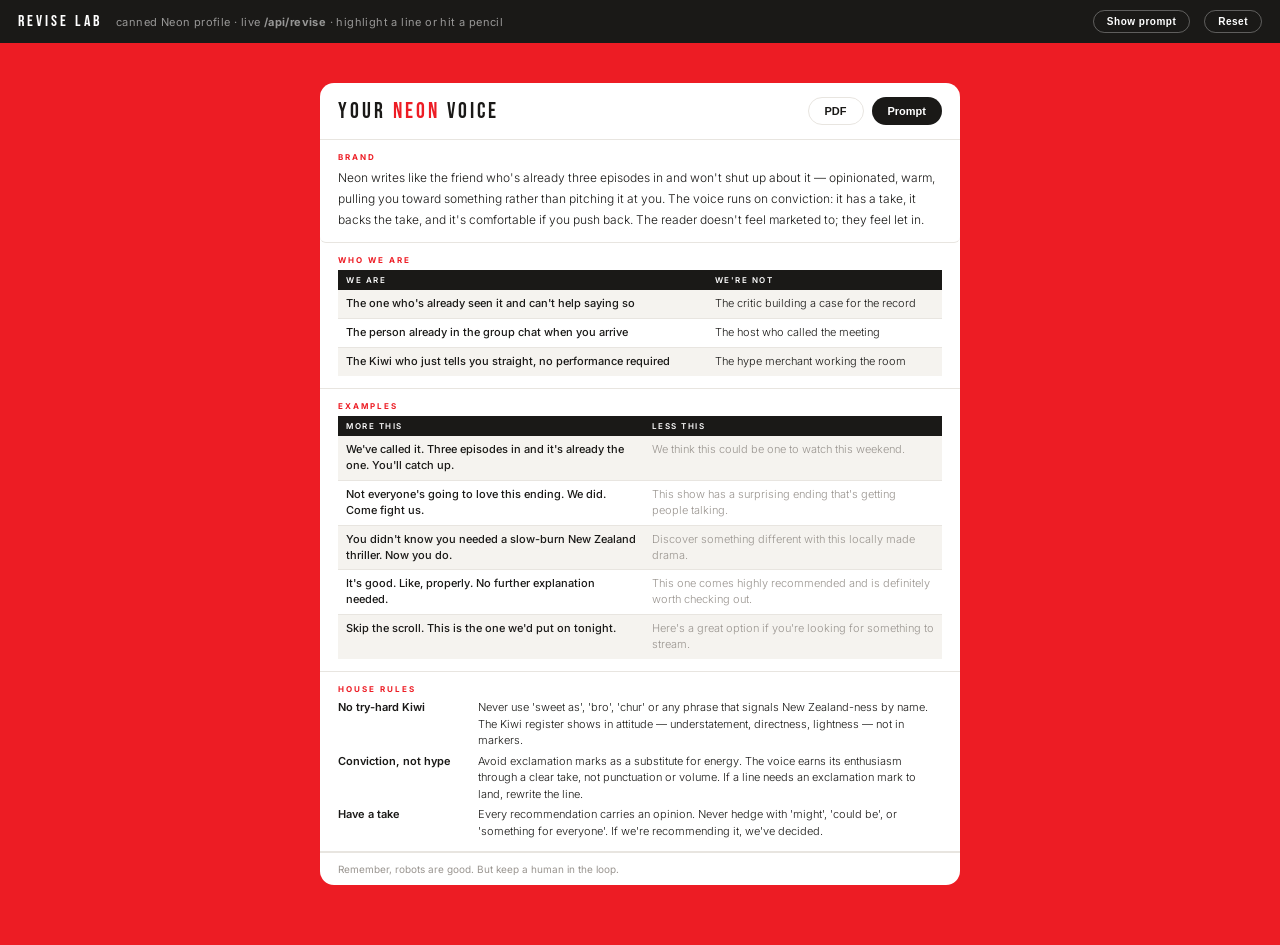
==== revise-lab.html @ 0dd7fe71 "Add files via upload" ====
<!DOCTYPE html>
<html lang="en">
<head>
<meta charset="UTF-8">
<meta name="viewport" content="width=device-width, initial-scale=1.0">
<title>Prompter — REVISE Lab</title>
<link rel="preconnect" href="https://fonts.googleapis.com">
<link href="https://fonts.googleapis.com/css2?family=Bebas+Neue&family=Inter:wght@300;400;500;600;700;800&display=swap" rel="stylesheet">
<style>
:root{
  --red:#ED1C24; --red-dark:#C8141B; --ink:#1A1917; --white:#FFFFFF;
  --card-bg:#F5F3EF; --card-border:#E8E5E0; --mid:#9A9590;
  --radius-sm:8px; --radius-md:12px; --radius-lg:14px; --radius-pill:100px;
}
*{box-sizing:border-box;}
body{font-family:'Inter',sans-serif;background:var(--red);min-height:100vh;margin:0;color:var(--ink);}

/* lab chrome */
.lab-bar{display:flex;align-items:center;gap:14px;padding:10px 18px;background:var(--ink);color:#fff;font-size:11px;letter-spacing:.4px;}
.lab-bar .tag{font-family:'Bebas Neue',sans-serif;font-size:16px;letter-spacing:3px;}
.lab-bar .muted{color:rgba(255,255,255,.55);}
.lab-bar .spacer{flex:1;}
.lab-bar button{background:none;border:1px solid rgba(255,255,255,.3);color:#fff;border-radius:var(--radius-pill);padding:5px 13px;font-size:10px;font-weight:600;cursor:pointer;letter-spacing:.5px;}
.lab-bar button:hover{border-color:#fff;}

/* stage */
.stage{display:flex;justify-content:center;padding:40px 24px 60px;position:relative;overflow:hidden;}
.cardwrap{width:100%;max-width:640px;transition:transform .42s cubic-bezier(.4,0,.1,1);will-change:transform;}
.stage.editing .cardwrap{transform:translateX(-210px);}

/* profile card — mirrors the live app */
.profile-zone{background:#fff;border-radius:var(--radius-lg);overflow:hidden;}
.profile-header{padding:14px 18px;border-bottom:.5px solid var(--card-border);display:flex;align-items:center;justify-content:space-between;}
.profile-title{font-family:'Bebas Neue',sans-serif;font-size:22px;letter-spacing:3px;color:var(--ink);}
.profile-title span{color:var(--red);}
.profile-actions{display:flex;gap:8px;}
.pill{display:inline-flex;align-items:center;gap:6px;border-radius:var(--radius-pill);padding:7px 16px;font-size:11px;font-weight:600;cursor:pointer;transition:all .15s;border:none;}
.pill svg{width:14px;height:14px;}
.pill.ghost{background:none;border:1px solid var(--card-border);color:var(--ink);}
.pill.ghost:hover{border-color:var(--ink);}
.pill.solid{background:var(--ink);color:#fff;}
.pill.solid:hover{background:var(--red);}

.psec{padding:12px 18px;border-bottom:.5px solid var(--card-border);}
.psec:last-of-type{border-bottom:none;}
.plbl{font-size:8px;font-weight:700;color:var(--red);letter-spacing:2px;text-transform:uppercase;margin-bottom:5px;}
.pbody{font-size:12px;color:var(--ink);line-height:1.75;font-weight:300;}
.ptable{width:100%;border-collapse:collapse;margin-top:4px;}
.ptable th{font-size:8px;font-weight:600;letter-spacing:1.5px;text-transform:uppercase;padding:5px 8px;background:var(--ink);color:#fff;text-align:left;}
.ptable td{font-size:11px;padding:6px 8px;border-bottom:.5px solid var(--card-border);font-weight:300;color:var(--ink);line-height:1.45;vertical-align:top;}
.ptable tr:nth-child(even) td{background:var(--card-bg);}
.ptable tr:last-child td{border-bottom:none;}
.ptable td:first-child{font-weight:500;}
.ptable td.less{color:var(--mid);}
.rules-list{display:flex;flex-direction:column;gap:4px;margin-top:3px;}
.rule-item{display:flex;gap:10px;font-size:11px;line-height:1.5;font-weight:300;align-items:baseline;}
.rule-key{font-weight:600;flex:0 0 130px;color:var(--ink);overflow-wrap:break-word;}
.rule-val{flex:1;}
.profile-footer{padding:10px 18px;border-top:.5px solid var(--card-border);display:flex;align-items:center;justify-content:space-between;}
.footer-note{font-size:10px;color:var(--mid);}

/* editable blocks: hover-reveal pencil + selectable */
.editable{position:relative;border-radius:6px;transition:background .15s;}
.editable:hover{background:rgba(237,28,36,.035);}
.pencil{position:absolute;top:6px;right:6px;width:22px;height:22px;border-radius:50%;border:none;background:#fff;
  box-shadow:0 1px 4px rgba(0,0,0,.12);color:var(--mid);cursor:pointer;opacity:0;transition:opacity .15s,color .15s;
  display:flex;align-items:center;justify-content:center;z-index:2;}
.editable:hover .pencil{opacity:1;}
.pencil:hover{color:var(--red);}
.pencil svg{width:12px;height:12px;}
.psec.editable .pencil{top:10px;right:10px;}
tr.editable td{position:relative;}
tr.editable .pencil{top:4px;right:4px;}
.rule-item.editable .pencil{top:0;right:0;}
.editable.active{background:rgba(237,28,36,.06);box-shadow:inset 0 0 0 1px rgba(237,28,36,.35);}

/* live preview state */
.preview{background:rgba(237,28,36,.06)!important;outline:1px dashed var(--red);outline-offset:-1px;border-radius:4px;}
.proposed-tag{display:inline-block;font-size:7px;font-weight:700;letter-spacing:1px;color:#fff;background:var(--red);
  border-radius:3px;padding:1px 5px;margin-bottom:4px;text-transform:uppercase;}

/* Dot panel */
.dot-panel{position:absolute;top:40px;right:24px;width:380px;max-width:calc(100% - 48px);background:#fff;border-radius:var(--radius-lg);
  box-shadow:0 12px 40px rgba(0,0,0,.22);display:flex;flex-direction:column;max-height:calc(100vh - 120px);
  transform:translateX(115%);opacity:0;transition:transform .42s cubic-bezier(.4,0,.1,1),opacity .3s;pointer-events:none;z-index:5;}
.stage.editing .dot-panel{transform:translateX(0);opacity:1;pointer-events:auto;}
.dp-head{display:flex;align-items:center;gap:10px;padding:13px 16px;border-bottom:.5px solid var(--card-border);}
.dp-dot{width:30px;height:30px;border-radius:50%;background:var(--red);display:flex;align-items:center;justify-content:center;color:#fff;font-family:'Bebas Neue';font-size:15px;letter-spacing:1px;}
.dp-title{font-weight:600;font-size:13px;}
.dp-sub{font-size:10px;color:var(--mid);}
.dp-x{margin-left:auto;background:none;border:none;color:var(--mid);font-size:18px;cursor:pointer;line-height:1;}
.dp-x:hover{color:var(--ink);}
.dp-body{flex:1;overflow-y:auto;padding:14px 16px;display:flex;flex-direction:column;gap:10px;}
.msg{font-size:12px;line-height:1.6;max-width:88%;padding:9px 12px;border-radius:12px;font-weight:300;}
.msg.dot{background:var(--card-bg);color:var(--ink);align-self:flex-start;border-bottom-left-radius:3px;}
.msg.dot.pb{background:#fff;outline:1px solid var(--red);}
.msg.me{background:var(--ink);color:#fff;align-self:flex-end;border-bottom-right-radius:3px;}
.tick-row{align-self:flex-start;margin-top:-2px;}
.tick-btn{background:var(--red);color:#fff;border:none;border-radius:var(--radius-pill);padding:8px 16px;font-size:11px;font-weight:700;letter-spacing:.4px;cursor:pointer;display:inline-flex;align-items:center;gap:6px;}
.tick-btn:hover{background:var(--red-dark);}
.thinking{display:flex;gap:4px;align-self:flex-start;padding:9px 12px;}
.thinking span{width:6px;height:6px;border-radius:50%;background:var(--red);animation:blink 1.2s infinite;}
.thinking span:nth-child(2){animation-delay:.2s;} .thinking span:nth-child(3){animation-delay:.4s;}
@keyframes blink{0%,80%,100%{opacity:.25;}40%{opacity:1;}}
.dp-foot{display:flex;gap:8px;padding:12px 14px;border-top:.5px solid var(--card-border);}
.dp-input{flex:1;border:.5px solid var(--card-border);border-radius:20px;padding:9px 14px;font-size:12px;outline:none;font-family:inherit;}
.dp-input:focus{border-color:var(--red);}
.dp-send{background:var(--ink);color:#fff;border:none;border-radius:20px;padding:9px 16px;font-size:11px;font-weight:700;cursor:pointer;}
.dp-send:hover{background:var(--red);}

/* prompt preview drawer */
.prompt-drawer{position:fixed;top:0;right:0;width:440px;max-width:90vw;height:100vh;background:#10100f;color:#e9e7e3;
  transform:translateX(100%);transition:transform .35s ease;z-index:30;display:flex;flex-direction:column;}
.prompt-drawer.open{transform:translateX(0);box-shadow:-10px 0 40px rgba(0,0,0,.4);}
.pd-head{display:flex;align-items:center;padding:14px 18px;border-bottom:1px solid rgba(255,255,255,.1);}
.pd-head .t{font-family:'Bebas Neue';letter-spacing:2px;font-size:18px;}
.pd-head .pulse{font-size:9px;color:var(--red);margin-left:10px;opacity:0;transition:opacity .2s;}
.pd-head .pulse.on{opacity:1;}
.pd-head button{margin-left:auto;background:none;border:none;color:#fff;font-size:20px;cursor:pointer;}
.pd-body{flex:1;overflow:auto;padding:16px 18px;font-family:ui-monospace,SFMono-Regular,Menlo,monospace;font-size:11px;line-height:1.6;white-space:pre-wrap;color:#cfcdc8;}

.toast{position:fixed;bottom:24px;left:50%;transform:translateX(-50%) translateY(20px);background:var(--ink);color:#fff;
  padding:11px 20px;border-radius:var(--radius-pill);font-size:12px;font-weight:600;opacity:0;transition:all .3s;z-index:40;pointer-events:none;}
.toast.show{opacity:1;transform:translateX(-50%) translateY(0);}

@media(max-width:900px){
  .stage.editing .cardwrap{transform:none;}
  .dot-panel{top:auto;bottom:0;right:0;left:0;width:100%;max-width:100%;border-radius:var(--radius-lg) var(--radius-lg) 0 0;
    transform:translateY(115%);max-height:72vh;}
  .stage.editing .dot-panel{transform:translateY(0);}
}
</style>
</head>
<body>

<div class="lab-bar">
  <span class="tag">REVISE LAB</span>
  <span class="muted">canned Neon profile · live <b>/api/revise</b> · highlight a line or hit a pencil</span>
  <span class="spacer"></span>
  <button onclick="togglePrompt()">Show prompt</button>
  <button onclick="resetProfile()">Reset</button>
</div>

<div class="stage" id="stage">
  <div class="cardwrap">
    <div class="profile-zone" id="profileZone"></div>
  </div>

  <div class="dot-panel" id="dotPanel">
    <div class="dp-head">
      <div class="dp-dot">D</div>
      <div>
        <div class="dp-title">Dot</div>
        <div class="dp-sub" id="dpSub">Tweaking a block</div>
      </div>
      <button class="dp-x" onclick="closePanel()">&times;</button>
    </div>
    <div class="dp-body" id="dpBody"></div>
    <div class="dp-foot">
      <input class="dp-input" id="dpInput" placeholder="Tell Dot what's off…" onkeydown="if(event.key==='Enter')sendFeedback()">
      <button class="dp-send" onclick="sendFeedback()">Send</button>
    </div>
  </div>
</div>

<div class="prompt-drawer" id="promptDrawer">
  <div class="pd-head"><span class="t">VOICE PROMPT</span><span class="pulse" id="pdPulse">updated ✓</span><button onclick="togglePrompt()">&times;</button></div>
  <div class="pd-body" id="pdBody"></div>
</div>

<div class="toast" id="toast"></div>

<script>
/* ───────────────────────────────────────────────────────────────
   COPY lives here — rewrite the openers freely, they're yours.
   ─────────────────────────────────────────────────────────────── */
const OPENERS = {
  brand:      p => `This is your Brand — the whole voice in a paragraph. What's not sitting right?`,
  brandHi:    (p,h) => `You've marked “${h}” in your Brand. What's off about it?`,
  behaviours: (p,i) => `This is a Who-we-are pair — “${p.behaviours[i].we}” against “${p.behaviours[i].not}”. What would you change?`,
  examples:   (p,i) => `This is a More / Less example. What's not landing?`,
  houseRules: (p,i) => `This is your “${p.houseRules[i].key}” rule. What's off?`,
  houseRulesHi:(p,i,h) => `You've marked “${h}” in the “${p.houseRules[i].key}” rule. What's off about it?`,
};

/* ── canned Neon profile (real profileData shape) ──────────────── */
const SEED = {
  brandName: "Neon",
  brand: "Neon writes like the friend who's already three episodes in and won't shut up about it — opinionated, warm, pulling you toward something rather than pitching it at you. The voice runs on conviction: it has a take, it backs the take, and it's comfortable if you push back. The reader doesn't feel marketed to; they feel let in.",
  behaviours: [
    { we: "The one who's already seen it and can't help saying so", not: "The critic building a case for the record" },
    { we: "The person already in the group chat when you arrive", not: "The host who called the meeting" },
    { we: "The Kiwi who just tells you straight, no performance required", not: "The hype merchant working the room" }
  ],
  examples: [
    { more: "We've called it. Three episodes in and it's already the one. You'll catch up.", less: "We think this could be one to watch this weekend." },
    { more: "Not everyone's going to love this ending. We did. Come fight us.", less: "This show has a surprising ending that's getting people talking." },
    { more: "You didn't know you needed a slow-burn New Zealand thriller. Now you do.", less: "Discover something different with this locally made drama." },
    { more: "It's good. Like, properly. No further explanation needed.", less: "This one comes highly recommended and is definitely worth checking out." },
    { more: "Skip the scroll. This is the one we'd put on tonight.", less: "Here's a great option if you're looking for something to stream." }
  ],
  houseRules: [
    { key: "No try-hard Kiwi", rule: "Never use 'sweet as', 'bro', 'chur' or any phrase that signals New Zealand-ness by name. The Kiwi register shows in attitude — understatement, directness, lightness — not in markers." },
    { key: "Conviction, not hype", rule: "Avoid exclamation marks as a substitute for energy. The voice earns its enthusiasm through a clear take, not punctuation or volume. If a line needs an exclamation mark to land, rewrite the line." },
    { key: "Have a take", rule: "Every recommendation carries an opinion. Never hedge with 'might', 'could be', or 'something for everyone'. If we're recommending it, we've decided." }
  ]
};

let profileData = JSON.parse(JSON.stringify(SEED));

/* ── state for the active edit ─────────────────────────────────── */
let active = null;        // { section, index, opener }
let history = [];         // dialogue for this block
let currentProposal = null;

const esc = s => (s||'').replace(/&/g,'&amp;').replace(/</g,'&lt;').replace(/>/g,'&gt;');
const PENCIL = `<svg viewBox="0 0 24 24" fill="none" stroke="currentColor" stroke-width="2" stroke-linecap="round" stroke-linejoin="round"><path d="M12 20h9"/><path d="M16.5 3.5a2.12 2.12 0 0 1 3 3L7 19l-4 1 1-4Z"/></svg>`;

/* ── render the card (truth only) ──────────────────────────────── */
function render(){
  const p = profileData, bn = p.brandName || 'Brand';
  let h = `<div class="profile-header">
    <div class="profile-title">YOUR <span>${esc(bn.toUpperCase())}</span> VOICE</div>
    <div class="profile-actions">
      <button class="pill ghost">PDF</button>
      <button class="pill solid">Prompt</button>
    </div></div>`;

  h += `<div class="psec editable" data-section="brand" data-index="0">
    <button class="pencil" title="Tweak">${PENCIL}</button>
    <div class="plbl">Brand</div><div class="pbody" data-text>${esc(p.brand)}</div></div>`;

  h += `<div class="psec"><div class="plbl">Who we are</div><table class="ptable">
    <tr><th>We are</th><th>We're not</th></tr>` +
    p.behaviours.map((b,i)=>`<tr class="editable" data-section="behaviours" data-index="${i}">
      <td data-text>${esc(b.we)}</td><td data-text>${esc(b.not)}<button class="pencil" title="Tweak">${PENCIL}</button></td></tr>`).join('') +
    `</table></div>`;

  h += `<div class="psec"><div class="plbl">Examples</div><table class="ptable">
    <tr><th>More this</th><th>Less this</th></tr>` +
    p.examples.map((e,i)=>`<tr class="editable" data-section="examples" data-index="${i}">
      <td data-text>${esc(e.more)}</td><td class="less" data-text>${esc(e.less)}<button class="pencil" title="Tweak">${PENCIL}</button></td></tr>`).join('') +
    `</table></div>`;

  h += `<div class="psec"><div class="plbl">House Rules</div><div class="rules-list">` +
    p.houseRules.map((r,i)=>`<div class="rule-item editable" data-section="houseRules" data-index="${i}">
      <span class="rule-key" data-text>${esc(r.key)}</span><span class="rule-val" data-text>${esc(r.rule)}</span>
      <button class="pencil" title="Tweak">${PENCIL}</button></div>`).join('') +
    `</div></div>`;

  h += `<div class="profile-footer"><span class="footer-note">Remember, robots are good. But keep a human in the loop.</span></div>`;

  document.getElementById('profileZone').innerHTML = h;

  // wire pencils + highlight-to-open
  document.querySelectorAll('.editable').forEach(el=>{
    const section = el.dataset.section, index = +el.dataset.index;
    el.querySelector('.pencil').addEventListener('click', ev=>{
      ev.stopPropagation();
      open(section, index, highlightWithin(el));
    });
  });
  refreshPrompt();
}

/* highlighter: a selection inside a prose block opens that block, focused */
function highlightWithin(el){
  const sel = window.getSelection();
  if(!sel || sel.isCollapsed) return '';
  const txt = sel.toString().trim();
  if(!txt) return '';
  const anc = sel.getRangeAt(0).commonAncestorContainer;
  const node = anc.nodeType === 3 ? anc.parentElement : anc;
  return el.contains(node) ? txt : '';
}
document.addEventListener('mouseup', ()=>{
  const sel = window.getSelection();
  if(!sel || sel.isCollapsed) return;
  const txt = sel.toString().trim();
  if(!txt) return;
  const anc = sel.getRangeAt(0).commonAncestorContainer;
  const node = anc.nodeType === 3 ? anc.parentElement : anc;
  const el = node && node.closest ? node.closest('.editable') : null;
  if(el && !active){ open(el.dataset.section, +el.dataset.index, txt); }
});

/* ── open / close the Dot panel ────────────────────────────────── */
function blockValue(section,index){
  return section==='brand' ? profileData.brand : profileData[section][index];
}
function blockEl(section,index){
  return document.querySelector(`.editable[data-section="${section}"][data-index="${index}"]`);
}
function open(section, index, highlight){
  clearActive();
  active = { section, index, highlight: highlight||'' };
  history = [];
  currentProposal = null;
  const el = blockEl(section,index);
  el && el.classList.add('active');

  // robot-first opener
  let opener;
  if(section==='brand') opener = highlight ? OPENERS.brandHi(profileData, highlight) : OPENERS.brand(profileData);
  else if(section==='houseRules') opener = highlight ? OPENERS.houseRulesHi(profileData,index,highlight) : OPENERS.houseRules(profileData,index);
  else opener = OPENERS[section](profileData, index);
  active.opener = opener;

  document.getElementById('dpSub').textContent = subLabel(section,index);
  document.getElementById('dpBody').innerHTML = '';
  addMsg('dot', opener);
  document.getElementById('stage').classList.add('editing');
  setTimeout(()=>document.getElementById('dpInput').focus(), 300);
}
function subLabel(section,index){
  if(section==='brand') return 'Brand';
  if(section==='behaviours') return 'Who we are · row '+(index+1);
  if(section==='examples') return 'Examples · row '+(index+1);
  if(section==='houseRules') return profileData.houseRules[index].key;
  return section;
}
function clearActive(){
  document.querySelectorAll('.editable.active').forEach(e=>e.classList.remove('active'));
  clearPreview();
}
function closePanel(){
  document.getElementById('stage').classList.remove('editing');
  clearActive();
  active = null; currentProposal = null; history = [];
}

/* ── chat ──────────────────────────────────────────────────────── */
function addMsg(who, text, opts={}){
  const body = document.getElementById('dpBody');
  const d = document.createElement('div');
  d.className = 'msg '+who+(opts.pb?' pb':'');
  d.textContent = text;
  body.appendChild(d);
  if(opts.tick){
    const row = document.createElement('div'); row.className='tick-row';
    const b = document.createElement('button'); b.className='tick-btn';
    b.innerHTML = '✓ Tick it — save to the truth';
    b.onclick = commit;
    row.appendChild(b); body.appendChild(row);
  }
  body.scrollTop = body.scrollHeight;
}
function thinking(on){
  const body = document.getElementById('dpBody');
  let t = document.getElementById('thinkingDots');
  if(on){ if(t) return; t=document.createElement('div'); t.id='thinkingDots'; t.className='thinking';
    t.innerHTML='<span></span><span></span><span></span>'; body.appendChild(t); body.scrollTop=body.scrollHeight; }
  else if(t){ t.remove(); }
}

async function sendFeedback(){
  const inp = document.getElementById('dpInput');
  const text = inp.value.trim();
  if(!text || !active) return;
  inp.value='';
  addMsg('me', text);
  history.push({role:'user', content:text});
  thinking(true);
  try{
    const res = await fetch('/api/revise', {
      method:'POST', headers:{'Content-Type':'application/json'},
      body: JSON.stringify({
        profile: profileData,
        target: { section: active.section, index: active.index },
        blockValue: blockValue(active.section, active.index),
        highlight: active.highlight || null,
        opener: active.opener,
        history
      })
    });
    const data = await res.json();
    thinking(false);
    if(!data.success){ addMsg('dot', data.error || "Something went sideways. Try again?"); return; }
    history.push({role:'assistant', content: data.message});
    if(data.proposal){
      currentProposal = data.proposal;
      preview(active.section, active.index, data.proposal);
      addMsg('dot', data.message, {tick:true});
    } else {
      currentProposal = null; clearPreview();
      addMsg('dot', data.message, {pb: data.pushback});
    }
  }catch(err){
    thinking(false);
    addMsg('dot', "Couldn't reach the engine — is the API key set? ("+err.message+")");
  }
}

/* ── live preview (DOM only — never touches the truth) ─────────── */
function preview(section, index, prop){
  clearPreview();
  const el = blockEl(section,index);
  if(!el) return;
  if(section==='brand'){
    const body = el.querySelector('.pbody');
    body.classList.add('preview');
    body.innerHTML = `<span class="proposed-tag">proposed</span><br>${esc(typeof prop==='string'?prop:(prop.brand||prop.value||''))}`;
  } else if(section==='behaviours'){
    const tds = el.querySelectorAll('td');
    tds[0].classList.add('preview'); tds[0].textContent = prop.we ?? prop.more ?? '';
    tds[1].querySelector('.pencil')?.remove();
    tds[1].classList.add('preview'); tds[1].textContent = prop.not ?? '';
  } else if(section==='examples'){
    const tds = el.querySelectorAll('td');
    tds[0].classList.add('preview'); tds[0].textContent = prop.more ?? '';
    tds[1].querySelector('.pencil')?.remove();
    tds[1].classList.add('preview'); tds[1].textContent = prop.less ?? '';
  } else if(section==='houseRules'){
    const k = el.querySelector('.rule-key'), v = el.querySelector('.rule-val');
    k.classList.add('preview'); k.textContent = prop.key ?? profileData.houseRules[index].key;
    v.classList.add('preview'); v.textContent = prop.rule ?? '';
  }
}
function clearPreview(){
  document.querySelectorAll('.preview').forEach(e=>e.classList.remove('preview'));
  // a full re-render restores any DOM we mutated, but only when nothing's active-previewing
}

/* ── commit: the tick writes to the truth ──────────────────────── */
function commit(){
  if(!active || !currentProposal) return;
  const {section,index} = active;
  if(section==='brand'){
    profileData.brand = typeof currentProposal==='string' ? currentProposal : (currentProposal.brand||currentProposal.value||profileData.brand);
  } else {
    profileData[section][index] = currentProposal;
  }
  currentProposal = null;
  addMsg('dot', "Done — saved to the truth. Profile and prompt both updated.");
  render();                 // re-render from truth (clean), both renders move
  pulsePrompt();
  toast('Saved to the truth');
  setTimeout(closePanel, 700);
}

/* ── the second render: voice prompt, rebuilt from the same object ─ */
function buildPromptMd(){
  const p = profileData, bn = p.brandName || 'this brand';
  let md = `You are an experienced copywriter crafting communications for **${bn}**. Your job is to write in their exact voice — not approximately, exactly.\n\n---\n\n`;
  md += `## Brand\n\n${p.brand}\n\n`;
  md += `## Who we are\n\n${p.behaviours.map(b=>`- **Are:** ${b.we}\n  **Are not:** ${b.not}`).join('\n')}\n\n`;
  md += `## Write more like this\n\n${p.examples.map(e=>`- ✓ ${e.more}\n  ✗ ${e.less}`).join('\n')}\n\n`;
  md += `## House rules\n\n${p.houseRules.map(r=>`- **${r.key}:** ${r.rule}`).join('\n')}\n\n---\n\nNow write like this. Every time. No exceptions.`;
  return md;
}
function refreshPrompt(){ document.getElementById('pdBody').textContent = buildPromptMd(); }
function togglePrompt(){ document.getElementById('promptDrawer').classList.toggle('open'); refreshPrompt(); }
function pulsePrompt(){
  refreshPrompt();
  const p = document.getElementById('pdPulse'); p.classList.add('on');
  setTimeout(()=>p.classList.remove('on'), 1400);
}

function toast(msg){
  const t = document.getElementById('toast'); t.textContent = msg; t.classList.add('show');
  setTimeout(()=>t.classList.remove('show'), 1800);
}
function resetProfile(){ profileData = JSON.parse(JSON.stringify(SEED)); closePanel(); render(); toast('Profile reset'); }

render();
</script>
</body>
</html>
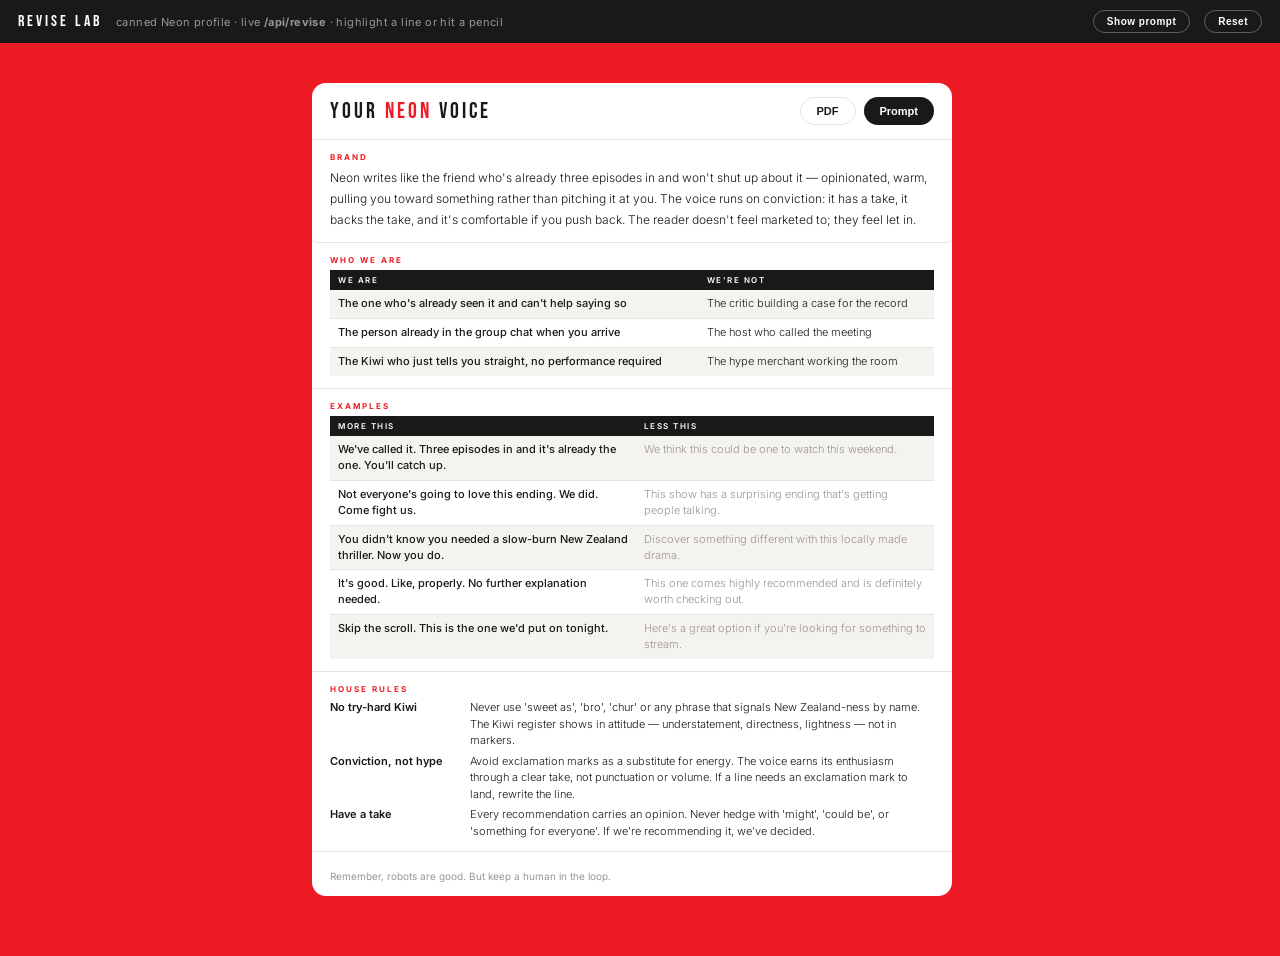
==== commit 0c5805f8: "Add files via upload" ====
--- a/revise-lab.html
+++ b/revise-lab.html
@@ -10,10 +10,12 @@
 :root{
   --red:#ED1C24; --red-dark:#C8141B; --ink:#1A1917; --white:#FFFFFF;
   --card-bg:#F5F3EF; --card-border:#E8E5E0; --mid:#9A9590;
+  --yellow:#FFE600; --green:#34C759; --green-soft:#D6F5DC;
   --radius-sm:8px; --radius-md:12px; --radius-lg:14px; --radius-pill:100px;
 }
 *{box-sizing:border-box;}
 body{font-family:'Inter',sans-serif;background:var(--red);min-height:100vh;margin:0;color:var(--ink);}
+::selection{background:var(--yellow);color:var(--ink);}
 
 /* lab chrome */
 .lab-bar{display:flex;align-items:center;gap:14px;padding:10px 18px;background:var(--ink);color:#fff;font-size:11px;letter-spacing:.4px;}
@@ -23,10 +25,9 @@
 .lab-bar button{background:none;border:1px solid rgba(255,255,255,.3);color:#fff;border-radius:var(--radius-pill);padding:5px 13px;font-size:10px;font-weight:600;cursor:pointer;letter-spacing:.5px;}
 .lab-bar button:hover{border-color:#fff;}
 
-/* stage */
-.stage{display:flex;justify-content:center;padding:40px 24px 60px;position:relative;overflow:hidden;}
-.cardwrap{width:100%;max-width:640px;transition:transform .42s cubic-bezier(.4,0,.1,1);will-change:transform;}
-.stage.editing .cardwrap{transform:translateX(-210px);}
+/* stage: card + panel sit side by side, centred as a pair */
+.stage{display:flex;justify-content:center;align-items:flex-start;gap:16px;padding:40px 24px 60px;}
+.cardwrap{flex:0 1 640px;min-width:0;}
 
 /* profile card — mirrors the live app */
 .profile-zone{background:#fff;border-radius:var(--radius-lg);overflow:hidden;}
@@ -35,11 +36,8 @@
 .profile-title span{color:var(--red);}
 .profile-actions{display:flex;gap:8px;}
 .pill{display:inline-flex;align-items:center;gap:6px;border-radius:var(--radius-pill);padding:7px 16px;font-size:11px;font-weight:600;cursor:pointer;transition:all .15s;border:none;}
-.pill svg{width:14px;height:14px;}
 .pill.ghost{background:none;border:1px solid var(--card-border);color:var(--ink);}
-.pill.ghost:hover{border-color:var(--ink);}
 .pill.solid{background:var(--ink);color:#fff;}
-.pill.solid:hover{background:var(--red);}
 
 .psec{padding:12px 18px;border-bottom:.5px solid var(--card-border);}
 .psec:last-of-type{border-bottom:none;}
@@ -56,10 +54,14 @@
 .rule-item{display:flex;gap:10px;font-size:11px;line-height:1.5;font-weight:300;align-items:baseline;}
 .rule-key{font-weight:600;flex:0 0 130px;color:var(--ink);overflow-wrap:break-word;}
 .rule-val{flex:1;}
-.profile-footer{padding:10px 18px;border-top:.5px solid var(--card-border);display:flex;align-items:center;justify-content:space-between;}
+.profile-footer{padding:10px 18px;border-top:.5px solid var(--card-border);}
 .footer-note{font-size:10px;color:var(--mid);}
 
-/* editable blocks: hover-reveal pencil + selectable */
+/* the highlighter pen (persistent yellow) + the delta (green) */
+mark.hl{background:var(--yellow);color:var(--ink);border-radius:2px;padding:0 1px;}
+mark.changed{background:var(--green-soft);color:var(--ink);border-radius:2px;padding:0 1px;box-shadow:inset 0 -1px 0 rgba(52,199,89,.5);}
+
+/* editable blocks: hover-reveal pencil */
 .editable{position:relative;border-radius:6px;transition:background .15s;}
 .editable:hover{background:rgba(237,28,36,.035);}
 .pencil{position:absolute;top:6px;right:6px;width:22px;height:22px;border-radius:50%;border:none;background:#fff;
@@ -72,18 +74,15 @@
 tr.editable td{position:relative;}
 tr.editable .pencil{top:4px;right:4px;}
 .rule-item.editable .pencil{top:0;right:0;}
-.editable.active{background:rgba(237,28,36,.06);box-shadow:inset 0 0 0 1px rgba(237,28,36,.35);}
-
-/* live preview state */
-.preview{background:rgba(237,28,36,.06)!important;outline:1px dashed var(--red);outline-offset:-1px;border-radius:4px;}
-.proposed-tag{display:inline-block;font-size:7px;font-weight:700;letter-spacing:1px;color:#fff;background:var(--red);
-  border-radius:3px;padding:1px 5px;margin-bottom:4px;text-transform:uppercase;}
-
-/* Dot panel */
-.dot-panel{position:absolute;top:40px;right:24px;width:380px;max-width:calc(100% - 48px);background:#fff;border-radius:var(--radius-lg);
-  box-shadow:0 12px 40px rgba(0,0,0,.22);display:flex;flex-direction:column;max-height:calc(100vh - 120px);
-  transform:translateX(115%);opacity:0;transition:transform .42s cubic-bezier(.4,0,.1,1),opacity .3s;pointer-events:none;z-index:5;}
-.stage.editing .dot-panel{transform:translateX(0);opacity:1;pointer-events:auto;}
+.editable.active{background:rgba(237,28,36,.05);box-shadow:inset 0 0 0 1px rgba(237,28,36,.3);}
+.editable.preview{background:rgba(52,199,89,.06);box-shadow:inset 0 0 0 1px rgba(52,199,89,.4);}
+
+/* Dot panel — in flow, expands in tight beside the card */
+.dot-panel{flex:0 0 0;width:0;opacity:0;overflow:hidden;align-self:stretch;
+  transition:width .38s cubic-bezier(.4,0,.1,1),opacity .3s;}
+.stage.editing .dot-panel{flex:0 0 380px;width:380px;opacity:1;}
+.dp-inner{width:380px;background:#fff;border-radius:var(--radius-lg);box-shadow:0 12px 40px rgba(0,0,0,.22);
+  display:flex;flex-direction:column;max-height:calc(100vh - 120px);position:sticky;top:40px;}
 .dp-head{display:flex;align-items:center;gap:10px;padding:13px 16px;border-bottom:.5px solid var(--card-border);}
 .dp-dot{width:30px;height:30px;border-radius:50%;background:var(--red);display:flex;align-items:center;justify-content:center;color:#fff;font-family:'Bebas Neue';font-size:15px;letter-spacing:1px;}
 .dp-title{font-weight:600;font-size:13px;}
@@ -95,9 +94,16 @@
 .msg.dot{background:var(--card-bg);color:var(--ink);align-self:flex-start;border-bottom-left-radius:3px;}
 .msg.dot.pb{background:#fff;outline:1px solid var(--red);}
 .msg.me{background:var(--ink);color:#fff;align-self:flex-end;border-bottom-right-radius:3px;}
-.tick-row{align-self:flex-start;margin-top:-2px;}
-.tick-btn{background:var(--red);color:#fff;border:none;border-radius:var(--radius-pill);padding:8px 16px;font-size:11px;font-weight:700;letter-spacing:.4px;cursor:pointer;display:inline-flex;align-items:center;gap:6px;}
-.tick-btn:hover{background:var(--red-dark);}
+/* proposed line, shown right in the chat with its delta lit */
+.proposal{align-self:flex-start;max-width:92%;background:#fff;border:1px solid var(--green);border-radius:12px;
+  border-bottom-left-radius:3px;padding:10px 12px;font-size:12px;line-height:1.6;color:var(--ink);}
+.proposal .pl{font-size:8px;font-weight:700;letter-spacing:1px;text-transform:uppercase;color:var(--green);margin-bottom:5px;}
+.proposal .pf{display:block;margin-top:4px;}
+.proposal .pf b{font-weight:600;}
+.proposal .lbl{font-size:8px;font-weight:700;letter-spacing:1px;text-transform:uppercase;color:var(--mid);}
+.lock-row{align-self:flex-start;}
+.lock-btn{background:var(--green);color:#fff;border:none;border-radius:var(--radius-pill);padding:8px 18px;font-size:12px;font-weight:700;letter-spacing:.3px;cursor:pointer;}
+.lock-btn:hover{filter:brightness(.94);}
 .thinking{display:flex;gap:4px;align-self:flex-start;padding:9px 12px;}
 .thinking span{width:6px;height:6px;border-radius:50%;background:var(--red);animation:blink 1.2s infinite;}
 .thinking span:nth-child(2){animation-delay:.2s;} .thinking span:nth-child(3){animation-delay:.4s;}
@@ -114,7 +120,7 @@
 .prompt-drawer.open{transform:translateX(0);box-shadow:-10px 0 40px rgba(0,0,0,.4);}
 .pd-head{display:flex;align-items:center;padding:14px 18px;border-bottom:1px solid rgba(255,255,255,.1);}
 .pd-head .t{font-family:'Bebas Neue';letter-spacing:2px;font-size:18px;}
-.pd-head .pulse{font-size:9px;color:var(--red);margin-left:10px;opacity:0;transition:opacity .2s;}
+.pd-head .pulse{font-size:9px;color:var(--green);margin-left:10px;opacity:0;transition:opacity .2s;}
 .pd-head .pulse.on{opacity:1;}
 .pd-head button{margin-left:auto;background:none;border:none;color:#fff;font-size:20px;cursor:pointer;}
 .pd-body{flex:1;overflow:auto;padding:16px 18px;font-family:ui-monospace,SFMono-Regular,Menlo,monospace;font-size:11px;line-height:1.6;white-space:pre-wrap;color:#cfcdc8;}
@@ -123,11 +129,12 @@
   padding:11px 20px;border-radius:var(--radius-pill);font-size:12px;font-weight:600;opacity:0;transition:all .3s;z-index:40;pointer-events:none;}
 .toast.show{opacity:1;transform:translateX(-50%) translateY(0);}
 
-@media(max-width:900px){
-  .stage.editing .cardwrap{transform:none;}
-  .dot-panel{top:auto;bottom:0;right:0;left:0;width:100%;max-width:100%;border-radius:var(--radius-lg) var(--radius-lg) 0 0;
-    transform:translateY(115%);max-height:72vh;}
-  .stage.editing .dot-panel{transform:translateY(0);}
+@media(max-width:920px){
+  .stage{flex-direction:column;align-items:center;}
+  .dot-panel{position:fixed;bottom:0;left:0;right:0;width:auto;flex:none;z-index:20;
+    transform:translateY(110%);opacity:1;transition:transform .38s cubic-bezier(.4,0,.1,1);}
+  .stage.editing .dot-panel{width:auto;transform:translateY(0);}
+  .dp-inner{width:100%;border-radius:var(--radius-lg) var(--radius-lg) 0 0;max-height:72vh;position:static;}
 }
 </style>
 </head>
@@ -147,18 +154,20 @@
   </div>
 
   <div class="dot-panel" id="dotPanel">
-    <div class="dp-head">
-      <div class="dp-dot">D</div>
-      <div>
-        <div class="dp-title">Dot</div>
-        <div class="dp-sub" id="dpSub">Tweaking a block</div>
+    <div class="dp-inner">
+      <div class="dp-head">
+        <div class="dp-dot">D</div>
+        <div>
+          <div class="dp-title">Dot</div>
+          <div class="dp-sub" id="dpSub">Tweaking a block</div>
+        </div>
+        <button class="dp-x" onclick="closePanel()">&times;</button>
       </div>
-      <button class="dp-x" onclick="closePanel()">&times;</button>
-    </div>
-    <div class="dp-body" id="dpBody"></div>
-    <div class="dp-foot">
-      <input class="dp-input" id="dpInput" placeholder="Tell Dot what's off…" onkeydown="if(event.key==='Enter')sendFeedback()">
-      <button class="dp-send" onclick="sendFeedback()">Send</button>
+      <div class="dp-body" id="dpBody"></div>
+      <div class="dp-foot">
+        <input class="dp-input" id="dpInput" placeholder="Tell Dot what's off…" onkeydown="if(event.key==='Enter')sendFeedback()">
+        <button class="dp-send" onclick="sendFeedback()">Send</button>
+      </div>
     </div>
   </div>
 </div>
@@ -179,8 +188,10 @@
   brandHi:    (p,h) => `You've marked “${h}” in your Brand. What's off about it?`,
   behaviours: (p,i) => `This is a Who-we-are pair — “${p.behaviours[i].we}” against “${p.behaviours[i].not}”. What would you change?`,
   examples:   (p,i) => `This is a More / Less example. What's not landing?`,
+  examplesHi: (p,i,h) => `You've marked “${h}”. What's off about it?`,
   houseRules: (p,i) => `This is your “${p.houseRules[i].key}” rule. What's off?`,
   houseRulesHi:(p,i,h) => `You've marked “${h}” in the “${p.houseRules[i].key}” rule. What's off about it?`,
+  behavioursHi:(p,i,h) => `You've marked “${h}”. What's off about it?`,
 };
 
 /* ── canned Neon profile (real profileData shape) ──────────────── */
@@ -207,64 +218,73 @@
 };
 
 let profileData = JSON.parse(JSON.stringify(SEED));
-
-/* ── state for the active edit ─────────────────────────────────── */
-let active = null;        // { section, index, opener }
-let history = [];         // dialogue for this block
+let active = null;        // { section, index, highlight, opener }
+let history = [];
 let currentProposal = null;
 
 const esc = s => (s||'').replace(/&/g,'&amp;').replace(/</g,'&lt;').replace(/>/g,'&gt;');
 const PENCIL = `<svg viewBox="0 0 24 24" fill="none" stroke="currentColor" stroke-width="2" stroke-linecap="round" stroke-linejoin="round"><path d="M12 20h9"/><path d="M16.5 3.5a2.12 2.12 0 0 1 3 3L7 19l-4 1 1-4Z"/></svg>`;
+
+/* ── word-level diff: light up what changed (green) ────────────── */
+function diffWords(oldS, newS){
+  const tok = s => (s||'').split(/(\s+)/);
+  const o = tok(oldS), n = tok(newS);
+  const m = o.length, k = n.length;
+  const dp = Array.from({length:m+1}, ()=>new Array(k+1).fill(0));
+  for(let i=m-1;i>=0;i--) for(let j=k-1;j>=0;j--)
+    dp[i][j] = o[i]===n[j] ? dp[i+1][j+1]+1 : Math.max(dp[i+1][j], dp[i][j+1]);
+  let i=0, j=0, out='';
+  while(j<k){
+    if(i<m && o[i]===n[j]){ out+=esc(n[j]); i++; j++; }
+    else if(i<m && dp[i+1][j] >= dp[i][j+1]){ i++; }       // word removed
+    else { out += n[j].trim()==='' ? esc(n[j]) : '<mark class="changed">'+esc(n[j])+'</mark>'; j++; }
+  }
+  return out;
+}
 
 /* ── render the card (truth only) ──────────────────────────────── */
 function render(){
   const p = profileData, bn = p.brandName || 'Brand';
   let h = `<div class="profile-header">
     <div class="profile-title">YOUR <span>${esc(bn.toUpperCase())}</span> VOICE</div>
-    <div class="profile-actions">
-      <button class="pill ghost">PDF</button>
-      <button class="pill solid">Prompt</button>
-    </div></div>`;
+    <div class="profile-actions"><button class="pill ghost">PDF</button><button class="pill solid">Prompt</button></div></div>`;
 
   h += `<div class="psec editable" data-section="brand" data-index="0">
     <button class="pencil" title="Tweak">${PENCIL}</button>
-    <div class="plbl">Brand</div><div class="pbody" data-text>${esc(p.brand)}</div></div>`;
+    <div class="plbl">Brand</div><div class="pbody" data-text data-field="brand">${esc(p.brand)}</div></div>`;
 
   h += `<div class="psec"><div class="plbl">Who we are</div><table class="ptable">
     <tr><th>We are</th><th>We're not</th></tr>` +
     p.behaviours.map((b,i)=>`<tr class="editable" data-section="behaviours" data-index="${i}">
-      <td data-text>${esc(b.we)}</td><td data-text>${esc(b.not)}<button class="pencil" title="Tweak">${PENCIL}</button></td></tr>`).join('') +
+      <td data-text data-field="we">${esc(b.we)}</td><td data-text data-field="not">${esc(b.not)}<button class="pencil" title="Tweak">${PENCIL}</button></td></tr>`).join('') +
     `</table></div>`;
 
   h += `<div class="psec"><div class="plbl">Examples</div><table class="ptable">
     <tr><th>More this</th><th>Less this</th></tr>` +
     p.examples.map((e,i)=>`<tr class="editable" data-section="examples" data-index="${i}">
-      <td data-text>${esc(e.more)}</td><td class="less" data-text>${esc(e.less)}<button class="pencil" title="Tweak">${PENCIL}</button></td></tr>`).join('') +
+      <td data-text data-field="more">${esc(e.more)}</td><td class="less" data-text data-field="less">${esc(e.less)}<button class="pencil" title="Tweak">${PENCIL}</button></td></tr>`).join('') +
     `</table></div>`;
 
   h += `<div class="psec"><div class="plbl">House Rules</div><div class="rules-list">` +
     p.houseRules.map((r,i)=>`<div class="rule-item editable" data-section="houseRules" data-index="${i}">
-      <span class="rule-key" data-text>${esc(r.key)}</span><span class="rule-val" data-text>${esc(r.rule)}</span>
+      <span class="rule-key" data-text data-field="key">${esc(r.key)}</span><span class="rule-val" data-text data-field="rule">${esc(r.rule)}</span>
       <button class="pencil" title="Tweak">${PENCIL}</button></div>`).join('') +
     `</div></div>`;
 
-  h += `<div class="profile-footer"><span class="footer-note">Remember, robots are good. But keep a human in the loop.</span></div>`;
+  h += `<div class="psec"><span class="footer-note">Remember, robots are good. But keep a human in the loop.</span></div>`;
 
   document.getElementById('profileZone').innerHTML = h;
-
-  // wire pencils + highlight-to-open
   document.querySelectorAll('.editable').forEach(el=>{
-    const section = el.dataset.section, index = +el.dataset.index;
     el.querySelector('.pencil').addEventListener('click', ev=>{
       ev.stopPropagation();
-      open(section, index, highlightWithin(el));
+      open(el.dataset.section, +el.dataset.index, highlightWithin(el));
     });
   });
   refreshPrompt();
 }
 
-/* highlighter: a selection inside a prose block opens that block, focused */
-function highlightWithin(el){
+/* highlighter: a selection inside a block opens it, focused + lit yellow */
+function selectionInfo(el){
   const sel = window.getSelection();
   if(!sel || sel.isCollapsed) return '';
   const txt = sel.toString().trim();
@@ -273,7 +293,10 @@
   const node = anc.nodeType === 3 ? anc.parentElement : anc;
   return el.contains(node) ? txt : '';
 }
+const highlightWithin = selectionInfo;
+
 document.addEventListener('mouseup', ()=>{
+  if(active) return;
   const sel = window.getSelection();
   if(!sel || sel.isCollapsed) return;
   const txt = sel.toString().trim();
@@ -281,36 +304,47 @@
   const anc = sel.getRangeAt(0).commonAncestorContainer;
   const node = anc.nodeType === 3 ? anc.parentElement : anc;
   const el = node && node.closest ? node.closest('.editable') : null;
-  if(el && !active){ open(el.dataset.section, +el.dataset.index, txt); }
+  if(el){ open(el.dataset.section, +el.dataset.index, txt); }
 });
 
-/* ── open / close the Dot panel ────────────────────────────────── */
-function blockValue(section,index){
-  return section==='brand' ? profileData.brand : profileData[section][index];
-}
-function blockEl(section,index){
-  return document.querySelector(`.editable[data-section="${section}"][data-index="${index}"]`);
-}
+/* paint the marked words yellow on the card, persistently */
+function litHighlight(section, index, hl){
+  if(!hl) return;
+  const el = blockEl(section,index);
+  if(!el) return;
+  for(const node of el.querySelectorAll('[data-text]')){
+    const t = node.textContent;
+    const i = t.indexOf(hl);
+    if(i >= 0){
+      node.innerHTML = esc(t.slice(0,i)) + '<mark class="hl">' + esc(hl) + '</mark>' + esc(t.slice(i+hl.length));
+      break;
+    }
+  }
+}
+
+/* ── open / close ──────────────────────────────────────────────── */
+function blockValue(section,index){ return section==='brand' ? profileData.brand : profileData[section][index]; }
+function blockEl(section,index){ return document.querySelector(`.editable[data-section="${section}"][data-index="${index}"]`); }
+
 function open(section, index, highlight){
   clearActive();
   active = { section, index, highlight: highlight||'' };
-  history = [];
-  currentProposal = null;
+  history = []; currentProposal = null;
   const el = blockEl(section,index);
-  el && el.classList.add('active');
-
-  // robot-first opener
+  if(el) el.classList.add('active');
+  if(highlight) litHighlight(section, index, highlight);
+
   let opener;
-  if(section==='brand') opener = highlight ? OPENERS.brandHi(profileData, highlight) : OPENERS.brand(profileData);
-  else if(section==='houseRules') opener = highlight ? OPENERS.houseRulesHi(profileData,index,highlight) : OPENERS.houseRules(profileData,index);
-  else opener = OPENERS[section](profileData, index);
+  const hk = section+'Hi';
+  if(highlight && OPENERS[hk]) opener = section==='brand' ? OPENERS.brandHi(profileData,highlight) : OPENERS[hk](profileData,index,highlight);
+  else opener = section==='brand' ? OPENERS.brand(profileData) : OPENERS[section](profileData,index);
   active.opener = opener;
 
   document.getElementById('dpSub').textContent = subLabel(section,index);
   document.getElementById('dpBody').innerHTML = '';
   addMsg('dot', opener);
   document.getElementById('stage').classList.add('editing');
-  setTimeout(()=>document.getElementById('dpInput').focus(), 300);
+  setTimeout(()=>document.getElementById('dpInput').focus(), 320);
 }
 function subLabel(section,index){
   if(section==='brand') return 'Brand';
@@ -320,13 +354,12 @@
   return section;
 }
 function clearActive(){
-  document.querySelectorAll('.editable.active').forEach(e=>e.classList.remove('active'));
-  clearPreview();
+  document.querySelectorAll('.editable.active, .editable.preview').forEach(e=>e.classList.remove('active','preview'));
 }
 function closePanel(){
   document.getElementById('stage').classList.remove('editing');
-  clearActive();
   active = null; currentProposal = null; history = [];
+  render();   // restore truth, clear any highlight/preview
 }
 
 /* ── chat ──────────────────────────────────────────────────────── */
@@ -336,13 +369,35 @@
   d.className = 'msg '+who+(opts.pb?' pb':'');
   d.textContent = text;
   body.appendChild(d);
-  if(opts.tick){
-    const row = document.createElement('div'); row.className='tick-row';
-    const b = document.createElement('button'); b.className='tick-btn';
-    b.innerHTML = '✓ Tick it — save to the truth';
-    b.onclick = commit;
-    row.appendChild(b); body.appendChild(row);
-  }
+  body.scrollTop = body.scrollHeight;
+}
+/* the proposed line, shown in the chat with its delta lit + Lock button */
+function addProposal(section, index, prop){
+  const body = document.getElementById('dpBody');
+  const cur = blockValue(section, index);
+  let inner = '';
+  if(section==='brand'){
+    inner = `<span class="pf">${diffWords(cur, typeof prop==='string'?prop:(prop.brand||''))}</span>`;
+  } else if(section==='behaviours'){
+    inner = `<span class="pf"><span class="lbl">We are</span> ${diffWords(cur.we, prop.we||'')}</span>
+             <span class="pf"><span class="lbl">We're not</span> ${diffWords(cur.not, prop.not||'')}</span>`;
+  } else if(section==='examples'){
+    inner = `<span class="pf"><span class="lbl">More</span> ${diffWords(cur.more, prop.more||'')}</span>
+             <span class="pf"><span class="lbl">Less</span> ${diffWords(cur.less, prop.less||'')}</span>`;
+  } else if(section==='houseRules'){
+    inner = `<span class="pf"><b>${diffWords(cur.key, prop.key||cur.key)}</b></span>
+             <span class="pf">${diffWords(cur.rule, prop.rule||'')}</span>`;
+  }
+  const card = document.createElement('div');
+  card.className = 'proposal';
+  card.innerHTML = `<div class="pl">Proposed</div>${inner}`;
+  body.appendChild(card);
+
+  const row = document.createElement('div'); row.className = 'lock-row';
+  const b = document.createElement('button'); b.className = 'lock-btn';
+  b.textContent = '✓ Lock this?';
+  b.onclick = commit;
+  row.appendChild(b); body.appendChild(row);
   body.scrollTop = body.scrollHeight;
 }
 function thinking(on){
@@ -376,14 +431,16 @@
     const data = await res.json();
     thinking(false);
     if(!data.success){ addMsg('dot', data.error || "Something went sideways. Try again?"); return; }
-    history.push({role:'assistant', content: data.message});
+    history.push({role:'assistant', content:data.message});
     if(data.proposal){
       currentProposal = data.proposal;
+      if(data.message) addMsg('dot', data.message);
+      addProposal(active.section, active.index, data.proposal);
       preview(active.section, active.index, data.proposal);
-      addMsg('dot', data.message, {tick:true});
     } else {
-      currentProposal = null; clearPreview();
-      addMsg('dot', data.message, {pb: data.pushback});
+      currentProposal = null;
+      restoreBlock(active.section, active.index);
+      addMsg('dot', data.message, {pb:data.pushback});
     }
   }catch(err){
     thinking(false);
@@ -391,54 +448,70 @@
   }
 }
 
-/* ── live preview (DOM only — never touches the truth) ─────────── */
+/* ── live preview on the card (DOM only — never the truth), delta lit ─ */
+function setField(el, field, html){
+  const node = el.querySelector(`[data-field="${field}"]`);
+  if(node) node.innerHTML = html;
+}
 function preview(section, index, prop){
-  clearPreview();
   const el = blockEl(section,index);
   if(!el) return;
+  el.classList.remove('active'); el.classList.add('preview');
+  const cur = blockValue(section,index);
   if(section==='brand'){
-    const body = el.querySelector('.pbody');
-    body.classList.add('preview');
-    body.innerHTML = `<span class="proposed-tag">proposed</span><br>${esc(typeof prop==='string'?prop:(prop.brand||prop.value||''))}`;
+    setField(el,'brand', diffWords(cur, typeof prop==='string'?prop:(prop.brand||'')));
   } else if(section==='behaviours'){
-    const tds = el.querySelectorAll('td');
-    tds[0].classList.add('preview'); tds[0].textContent = prop.we ?? prop.more ?? '';
-    tds[1].querySelector('.pencil')?.remove();
-    tds[1].classList.add('preview'); tds[1].textContent = prop.not ?? '';
+    setField(el,'we', diffWords(cur.we, prop.we||''));
+    setField(el,'not', diffWords(cur.not, prop.not||''));
+    keepPencil(el,'not');
   } else if(section==='examples'){
-    const tds = el.querySelectorAll('td');
-    tds[0].classList.add('preview'); tds[0].textContent = prop.more ?? '';
-    tds[1].querySelector('.pencil')?.remove();
-    tds[1].classList.add('preview'); tds[1].textContent = prop.less ?? '';
+    setField(el,'more', diffWords(cur.more, prop.more||''));
+    setField(el,'less', diffWords(cur.less, prop.less||''));
+    keepPencil(el,'less');
   } else if(section==='houseRules'){
-    const k = el.querySelector('.rule-key'), v = el.querySelector('.rule-val');
-    k.classList.add('preview'); k.textContent = prop.key ?? profileData.houseRules[index].key;
-    v.classList.add('preview'); v.textContent = prop.rule ?? '';
-  }
-}
-function clearPreview(){
-  document.querySelectorAll('.preview').forEach(e=>e.classList.remove('preview'));
-  // a full re-render restores any DOM we mutated, but only when nothing's active-previewing
-}
-
-/* ── commit: the tick writes to the truth ──────────────────────── */
+    setField(el,'key', diffWords(cur.key, prop.key||cur.key));
+    setField(el,'rule', diffWords(cur.rule, prop.rule||''));
+  }
+}
+/* the pencil lives inside the second cell; re-add it after we overwrite that cell */
+function keepPencil(el, field){
+  const node = el.querySelector(`[data-field="${field}"]`);
+  if(node && !node.querySelector('.pencil')){
+    const b = document.createElement('button'); b.className='pencil'; b.title='Tweak'; b.innerHTML=PENCIL;
+    b.addEventListener('click', ev=>{ ev.stopPropagation(); open(el.dataset.section,+el.dataset.index,''); });
+    node.appendChild(b);
+  }
+}
+function restoreBlock(section,index){
+  const el = blockEl(section,index);
+  if(!el) return;
+  el.classList.remove('preview'); el.classList.add('active');
+  const cur = blockValue(section,index);
+  if(section==='brand') setField(el,'brand', esc(cur));
+  else if(section==='behaviours'){ setField(el,'we',esc(cur.we)); setField(el,'not',esc(cur.not)); keepPencil(el,'not'); }
+  else if(section==='examples'){ setField(el,'more',esc(cur.more)); setField(el,'less',esc(cur.less)); keepPencil(el,'less'); }
+  else if(section==='houseRules'){ setField(el,'key',esc(cur.key)); setField(el,'rule',esc(cur.rule)); }
+  if(active && active.highlight) litHighlight(section,index,active.highlight);
+}
+
+/* ── commit: Lock this writes to the truth ─────────────────────── */
 function commit(){
   if(!active || !currentProposal) return;
   const {section,index} = active;
   if(section==='brand'){
-    profileData.brand = typeof currentProposal==='string' ? currentProposal : (currentProposal.brand||currentProposal.value||profileData.brand);
+    profileData.brand = typeof currentProposal==='string' ? currentProposal : (currentProposal.brand||profileData.brand);
   } else {
     profileData[section][index] = currentProposal;
   }
   currentProposal = null;
-  addMsg('dot', "Done — saved to the truth. Profile and prompt both updated.");
-  render();                 // re-render from truth (clean), both renders move
+  addMsg('dot', "Locked in. Profile and prompt both updated.");
+  render();
   pulsePrompt();
-  toast('Saved to the truth');
-  setTimeout(closePanel, 700);
-}
-
-/* ── the second render: voice prompt, rebuilt from the same object ─ */
+  toast('Locked in');
+  setTimeout(closePanel, 650);
+}
+
+/* ── the second render: voice prompt, from the same object ─────── */
 function buildPromptMd(){
   const p = profileData, bn = p.brandName || 'this brand';
   let md = `You are an experienced copywriter crafting communications for **${bn}**. Your job is to write in their exact voice — not approximately, exactly.\n\n---\n\n`;
@@ -455,12 +528,11 @@
   const p = document.getElementById('pdPulse'); p.classList.add('on');
   setTimeout(()=>p.classList.remove('on'), 1400);
 }
-
 function toast(msg){
   const t = document.getElementById('toast'); t.textContent = msg; t.classList.add('show');
-  setTimeout(()=>t.classList.remove('show'), 1800);
-}
-function resetProfile(){ profileData = JSON.parse(JSON.stringify(SEED)); closePanel(); render(); toast('Profile reset'); }
+  setTimeout(()=>t.classList.remove('show'), 1700);
+}
+function resetProfile(){ profileData = JSON.parse(JSON.stringify(SEED)); active=null; document.getElementById('stage').classList.remove('editing'); render(); toast('Profile reset'); }
 
 render();
 </script>
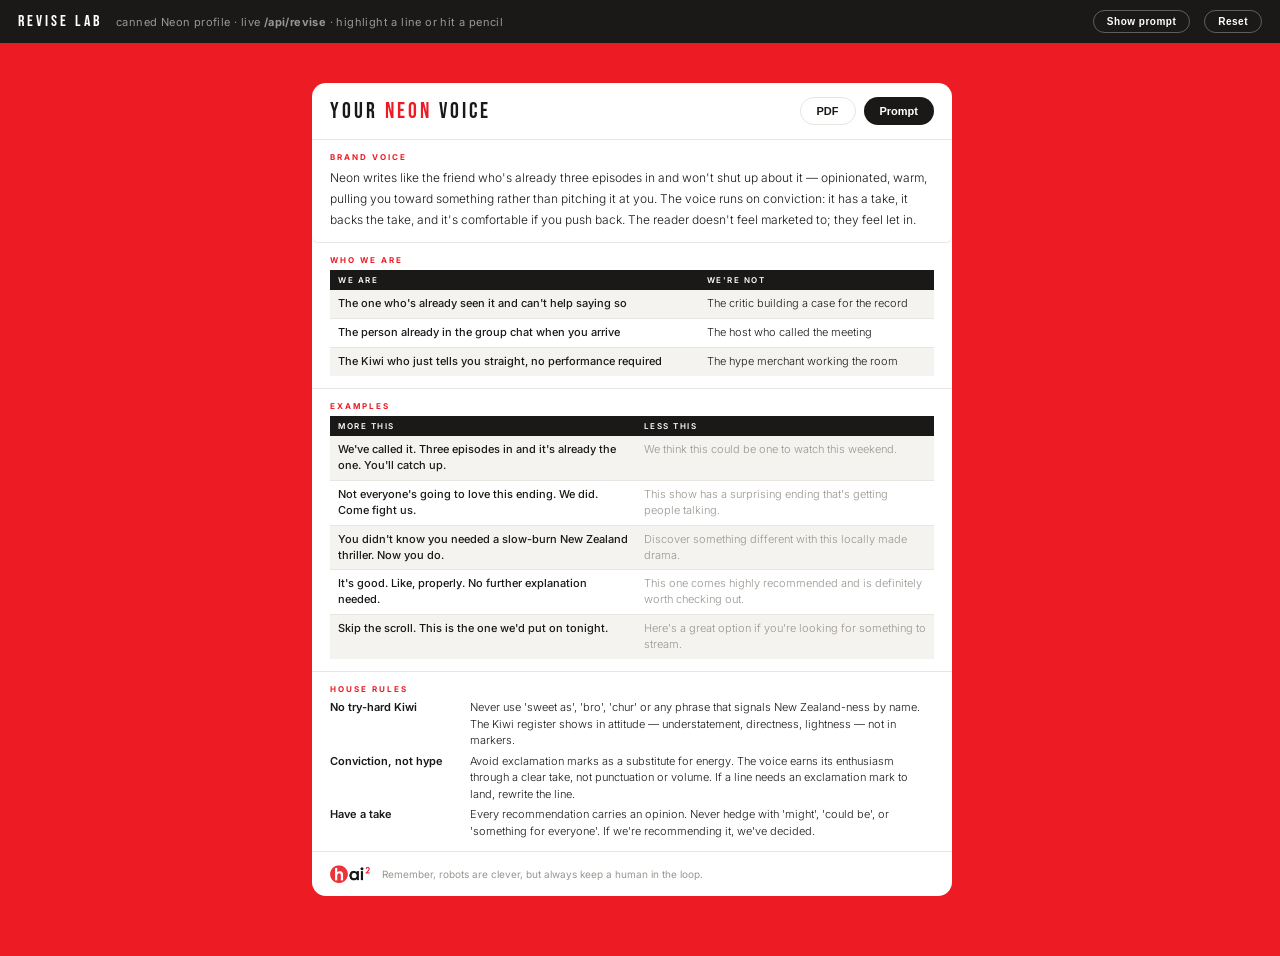
==== commit 7ccb1609: "Add files via upload" ====
--- a/revise-lab.html
+++ b/revise-lab.html
@@ -10,7 +10,7 @@
 :root{
   --red:#ED1C24; --red-dark:#C8141B; --ink:#1A1917; --white:#FFFFFF;
   --card-bg:#F5F3EF; --card-border:#E8E5E0; --mid:#9A9590;
-  --yellow:#FFE600; --green:#34C759; --green-soft:#D6F5DC;
+  --yellow:#FFE600; --delta:rgba(237,28,36,.13);
   --radius-sm:8px; --radius-md:12px; --radius-lg:14px; --radius-pill:100px;
 }
 *{box-sizing:border-box;}
@@ -56,10 +56,12 @@
 .rule-val{flex:1;}
 .profile-footer{padding:10px 18px;border-top:.5px solid var(--card-border);}
 .footer-note{font-size:10px;color:var(--mid);}
-
-/* the highlighter pen (persistent yellow) + the delta (green) */
+.footer-row{display:flex;align-items:center;gap:12px;}
+.footer-logo{height:20px;width:auto;opacity:.9;flex:0 0 auto;}
+
+/* the highlighter pen (persistent yellow) + the delta (brand red) */
 mark.hl{background:var(--yellow);color:var(--ink);border-radius:2px;padding:0 1px;}
-mark.changed{background:var(--green-soft);color:var(--ink);border-radius:2px;padding:0 1px;box-shadow:inset 0 -1px 0 rgba(52,199,89,.5);}
+mark.changed{background:var(--delta);color:var(--ink);border-radius:2px;padding:0 1px;box-shadow:inset 0 -1px 0 rgba(237,28,36,.45);}
 
 /* editable blocks: hover-reveal pencil */
 .editable{position:relative;border-radius:6px;transition:background .15s;}
@@ -75,7 +77,7 @@
 tr.editable .pencil{top:4px;right:4px;}
 .rule-item.editable .pencil{top:0;right:0;}
 .editable.active{background:rgba(237,28,36,.05);box-shadow:inset 0 0 0 1px rgba(237,28,36,.3);}
-.editable.preview{background:rgba(52,199,89,.06);box-shadow:inset 0 0 0 1px rgba(52,199,89,.4);}
+.editable.preview{background:rgba(237,28,36,.05);box-shadow:inset 0 0 0 1px rgba(237,28,36,.4);}
 
 /* Dot panel — in flow, expands in tight beside the card */
 .dot-panel{flex:0 0 0;width:0;opacity:0;overflow:hidden;align-self:stretch;
@@ -95,15 +97,15 @@
 .msg.dot.pb{background:#fff;outline:1px solid var(--red);}
 .msg.me{background:var(--ink);color:#fff;align-self:flex-end;border-bottom-right-radius:3px;}
 /* proposed line, shown right in the chat with its delta lit */
-.proposal{align-self:flex-start;max-width:92%;background:#fff;border:1px solid var(--green);border-radius:12px;
+.proposal{align-self:flex-start;max-width:92%;background:#fff;border:1px solid var(--red);border-radius:12px;
   border-bottom-left-radius:3px;padding:10px 12px;font-size:12px;line-height:1.6;color:var(--ink);}
-.proposal .pl{font-size:8px;font-weight:700;letter-spacing:1px;text-transform:uppercase;color:var(--green);margin-bottom:5px;}
+.proposal .pl{font-size:8px;font-weight:700;letter-spacing:1px;text-transform:uppercase;color:var(--red);margin-bottom:5px;}
 .proposal .pf{display:block;margin-top:4px;}
 .proposal .pf b{font-weight:600;}
 .proposal .lbl{font-size:8px;font-weight:700;letter-spacing:1px;text-transform:uppercase;color:var(--mid);}
-.lock-row{align-self:flex-start;}
-.lock-btn{background:var(--green);color:#fff;border:none;border-radius:var(--radius-pill);padding:8px 18px;font-size:12px;font-weight:700;letter-spacing:.3px;cursor:pointer;}
-.lock-btn:hover{filter:brightness(.94);}
+.lock-row{align-self:flex-end;}
+.lock-btn{background:var(--red);color:#fff;border:none;border-radius:var(--radius-pill);padding:8px 18px;font-size:12px;font-weight:700;letter-spacing:.3px;cursor:pointer;}
+.lock-btn:hover{background:var(--red-dark);}
 .thinking{display:flex;gap:4px;align-self:flex-start;padding:9px 12px;}
 .thinking span{width:6px;height:6px;border-radius:50%;background:var(--red);animation:blink 1.2s infinite;}
 .thinking span:nth-child(2){animation-delay:.2s;} .thinking span:nth-child(3){animation-delay:.4s;}
@@ -120,7 +122,7 @@
 .prompt-drawer.open{transform:translateX(0);box-shadow:-10px 0 40px rgba(0,0,0,.4);}
 .pd-head{display:flex;align-items:center;padding:14px 18px;border-bottom:1px solid rgba(255,255,255,.1);}
 .pd-head .t{font-family:'Bebas Neue';letter-spacing:2px;font-size:18px;}
-.pd-head .pulse{font-size:9px;color:var(--green);margin-left:10px;opacity:0;transition:opacity .2s;}
+.pd-head .pulse{font-size:9px;color:var(--red);margin-left:10px;opacity:0;transition:opacity .2s;}
 .pd-head .pulse.on{opacity:1;}
 .pd-head button{margin-left:auto;background:none;border:none;color:#fff;font-size:20px;cursor:pointer;}
 .pd-body{flex:1;overflow:auto;padding:16px 18px;font-family:ui-monospace,SFMono-Regular,Menlo,monospace;font-size:11px;line-height:1.6;white-space:pre-wrap;color:#cfcdc8;}
@@ -173,7 +175,7 @@
 </div>
 
 <div class="prompt-drawer" id="promptDrawer">
-  <div class="pd-head"><span class="t">VOICE PROMPT</span><span class="pulse" id="pdPulse">updated ✓</span><button onclick="togglePrompt()">&times;</button></div>
+  <div class="pd-head"><span class="t" id="pdTitle">YOUR NEON PROMPT</span><span class="pulse" id="pdPulse">updated ✓</span><button onclick="togglePrompt()">&times;</button></div>
   <div class="pd-body" id="pdBody"></div>
 </div>
 
@@ -225,7 +227,7 @@
 const esc = s => (s||'').replace(/&/g,'&amp;').replace(/</g,'&lt;').replace(/>/g,'&gt;');
 const PENCIL = `<svg viewBox="0 0 24 24" fill="none" stroke="currentColor" stroke-width="2" stroke-linecap="round" stroke-linejoin="round"><path d="M12 20h9"/><path d="M16.5 3.5a2.12 2.12 0 0 1 3 3L7 19l-4 1 1-4Z"/></svg>`;
 
-/* ── word-level diff: light up what changed (green) ────────────── */
+/* ── word-level diff: light up what changed (brand red) ────────────── */
 function diffWords(oldS, newS){
   const tok = s => (s||'').split(/(\s+)/);
   const o = tok(oldS), n = tok(newS);
@@ -251,7 +253,7 @@
 
   h += `<div class="psec editable" data-section="brand" data-index="0">
     <button class="pencil" title="Tweak">${PENCIL}</button>
-    <div class="plbl">Brand</div><div class="pbody" data-text data-field="brand">${esc(p.brand)}</div></div>`;
+    <div class="plbl">Brand Voice</div><div class="pbody" data-text data-field="brand">${esc(p.brand)}</div></div>`;
 
   h += `<div class="psec"><div class="plbl">Who we are</div><table class="ptable">
     <tr><th>We are</th><th>We're not</th></tr>` +
@@ -271,7 +273,7 @@
       <button class="pencil" title="Tweak">${PENCIL}</button></div>`).join('') +
     `</div></div>`;
 
-  h += `<div class="psec"><span class="footer-note">Remember, robots are good. But keep a human in the loop.</span></div>`;
+  h += `<div class="psec footer-row"><img src="images/ai2-logo.png" alt="hai2" class="footer-logo"><span class="footer-note">Remember, robots are clever, but always keep a human in the loop.</span></div>`;
 
   document.getElementById('profileZone').innerHTML = h;
   document.querySelectorAll('.editable').forEach(el=>{
@@ -521,7 +523,11 @@
   md += `## House rules\n\n${p.houseRules.map(r=>`- **${r.key}:** ${r.rule}`).join('\n')}\n\n---\n\nNow write like this. Every time. No exceptions.`;
   return md;
 }
-function refreshPrompt(){ document.getElementById('pdBody').textContent = buildPromptMd(); }
+function refreshPrompt(){
+  document.getElementById('pdBody').textContent = buildPromptMd();
+  const t = document.getElementById('pdTitle');
+  if(t) t.textContent = `YOUR ${(profileData.brandName||'BRAND').toUpperCase()} PROMPT`;
+}
 function togglePrompt(){ document.getElementById('promptDrawer').classList.toggle('open'); refreshPrompt(); }
 function pulsePrompt(){
   refreshPrompt();
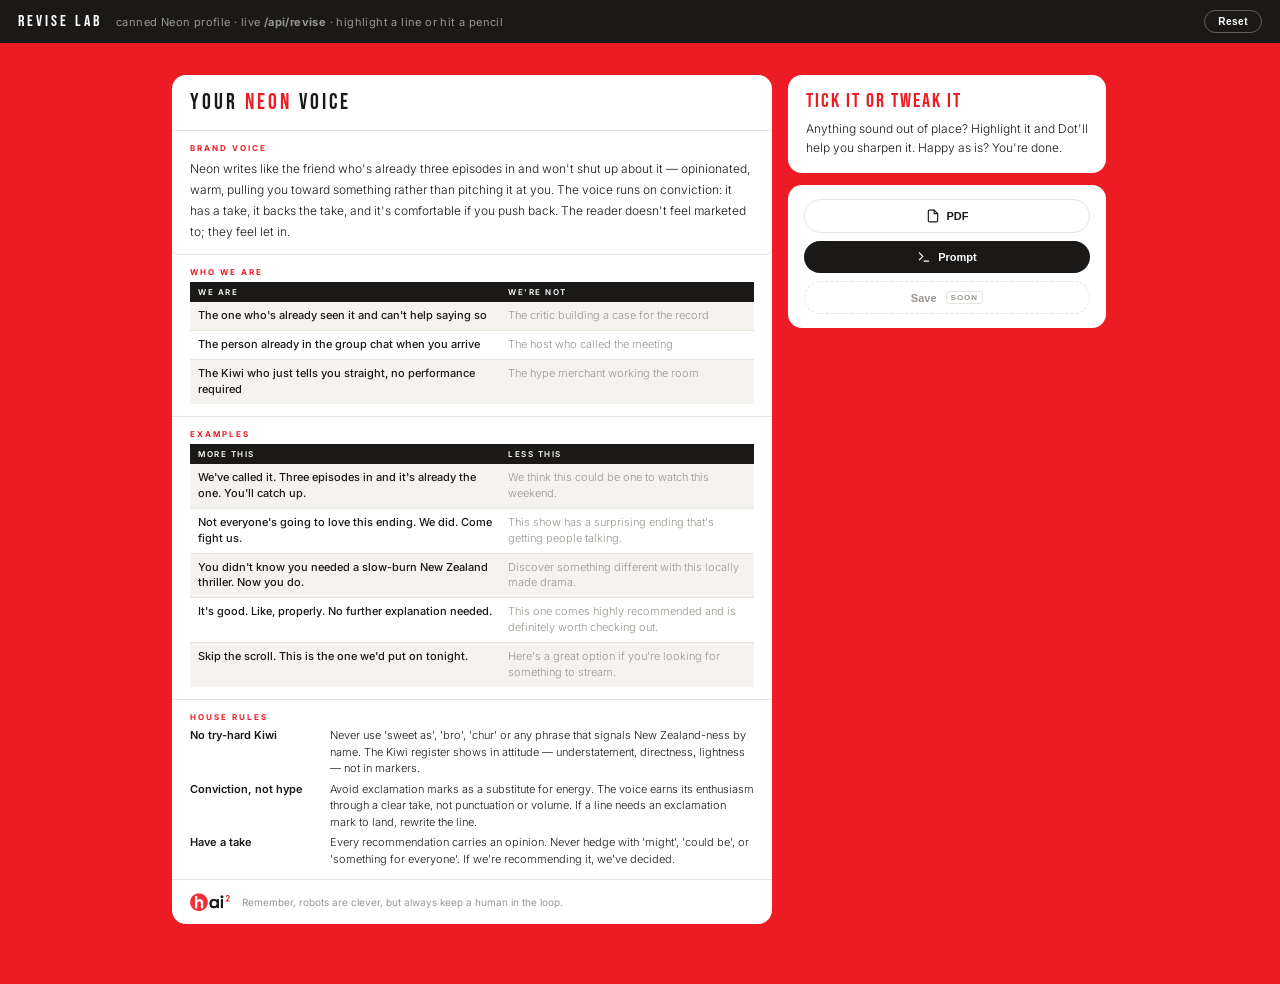
==== commit 83a7420e: "Add files via upload" ====
--- a/revise-lab.html
+++ b/revise-lab.html
@@ -17,7 +17,6 @@
 body{font-family:'Inter',sans-serif;background:var(--red);min-height:100vh;margin:0;color:var(--ink);}
 ::selection{background:var(--yellow);color:var(--ink);}
 
-/* lab chrome */
 .lab-bar{display:flex;align-items:center;gap:14px;padding:10px 18px;background:var(--ink);color:#fff;font-size:11px;letter-spacing:.4px;}
 .lab-bar .tag{font-family:'Bebas Neue',sans-serif;font-size:16px;letter-spacing:3px;}
 .lab-bar .muted{color:rgba(255,255,255,.55);}
@@ -25,45 +24,42 @@
 .lab-bar button{background:none;border:1px solid rgba(255,255,255,.3);color:#fff;border-radius:var(--radius-pill);padding:5px 13px;font-size:10px;font-weight:600;cursor:pointer;letter-spacing:.5px;}
 .lab-bar button:hover{border-color:#fff;}
 
-/* stage: card + panel sit side by side, centred as a pair */
-.stage{display:flex;justify-content:center;align-items:flex-start;gap:16px;padding:40px 24px 60px;}
-.cardwrap{flex:0 1 640px;min-width:0;}
-
-/* profile card — mirrors the live app */
+/* stage: artefact (left) + human rail (right) */
+.stage{display:flex;justify-content:center;align-items:flex-start;gap:16px;padding:32px 24px 60px;}
+.cardwrap{flex:0 1 600px;min-width:0;}
+.rail{flex:0 0 320px;position:sticky;top:24px;max-height:calc(100vh - 48px);display:flex;flex-direction:column;}
+
+/* profile card — the artefact, now button-free */
 .profile-zone{background:#fff;border-radius:var(--radius-lg);overflow:hidden;}
-.profile-header{padding:14px 18px;border-bottom:.5px solid var(--card-border);display:flex;align-items:center;justify-content:space-between;}
+.profile-header{padding:14px 18px;border-bottom:.5px solid var(--card-border);}
 .profile-title{font-family:'Bebas Neue',sans-serif;font-size:22px;letter-spacing:3px;color:var(--ink);}
 .profile-title span{color:var(--red);}
-.profile-actions{display:flex;gap:8px;}
-.pill{display:inline-flex;align-items:center;gap:6px;border-radius:var(--radius-pill);padding:7px 16px;font-size:11px;font-weight:600;cursor:pointer;transition:all .15s;border:none;}
-.pill.ghost{background:none;border:1px solid var(--card-border);color:var(--ink);}
-.pill.solid{background:var(--ink);color:#fff;}
-
 .psec{padding:12px 18px;border-bottom:.5px solid var(--card-border);}
 .psec:last-of-type{border-bottom:none;}
 .plbl{font-size:8px;font-weight:700;color:var(--red);letter-spacing:2px;text-transform:uppercase;margin-bottom:5px;}
 .pbody{font-size:12px;color:var(--ink);line-height:1.75;font-weight:300;}
-.ptable{width:100%;border-collapse:collapse;margin-top:4px;}
+.ptable{width:100%;border-collapse:collapse;margin-top:4px;table-layout:fixed;}
 .ptable th{font-size:8px;font-weight:600;letter-spacing:1.5px;text-transform:uppercase;padding:5px 8px;background:var(--ink);color:#fff;text-align:left;}
-.ptable td{font-size:11px;padding:6px 8px;border-bottom:.5px solid var(--card-border);font-weight:300;color:var(--ink);line-height:1.45;vertical-align:top;}
+.ptable td{font-size:11px;padding:6px 8px;border-bottom:.5px solid var(--card-border);font-weight:300;color:var(--ink);line-height:1.45;vertical-align:top;word-wrap:break-word;}
+.ptable th:first-child,.ptable td:first-child{width:55%;}
+.ptable th:last-child,.ptable td:last-child{width:45%;}
 .ptable tr:nth-child(even) td{background:var(--card-bg);}
 .ptable tr:last-child td{border-bottom:none;}
 .ptable td:first-child{font-weight:500;}
-.ptable td.less{color:var(--mid);}
+.ptable td.foil{color:var(--mid);}
 .rules-list{display:flex;flex-direction:column;gap:4px;margin-top:3px;}
 .rule-item{display:flex;gap:10px;font-size:11px;line-height:1.5;font-weight:300;align-items:baseline;}
 .rule-key{font-weight:600;flex:0 0 130px;color:var(--ink);overflow-wrap:break-word;}
 .rule-val{flex:1;}
-.profile-footer{padding:10px 18px;border-top:.5px solid var(--card-border);}
-.footer-note{font-size:10px;color:var(--mid);}
 .footer-row{display:flex;align-items:center;gap:12px;}
 .footer-logo{height:20px;width:auto;opacity:.9;flex:0 0 auto;}
-
-/* the highlighter pen (persistent yellow) + the delta (brand red) */
+.footer-note{font-size:10px;color:var(--mid);}
+
+/* highlighter (yellow) + delta (brand red) */
 mark.hl{background:var(--yellow);color:var(--ink);border-radius:2px;padding:0 1px;}
 mark.changed{background:var(--delta);color:var(--ink);border-radius:2px;padding:0 1px;box-shadow:inset 0 -1px 0 rgba(237,28,36,.45);}
 
-/* editable blocks: hover-reveal pencil */
+/* editable blocks */
 .editable{position:relative;border-radius:6px;transition:background .15s;}
 .editable:hover{background:rgba(237,28,36,.035);}
 .pencil{position:absolute;top:6px;right:6px;width:22px;height:22px;border-radius:50%;border:none;background:#fff;
@@ -79,12 +75,39 @@
 .editable.active{background:rgba(237,28,36,.05);box-shadow:inset 0 0 0 1px rgba(237,28,36,.3);}
 .editable.preview{background:rgba(237,28,36,.05);box-shadow:inset 0 0 0 1px rgba(237,28,36,.4);}
 
-/* Dot panel — in flow, expands in tight beside the card */
-.dot-panel{flex:0 0 0;width:0;opacity:0;overflow:hidden;align-self:stretch;
-  transition:width .38s cubic-bezier(.4,0,.1,1),opacity .3s;}
-.stage.editing .dot-panel{flex:0 0 380px;width:380px;opacity:1;}
-.dp-inner{width:380px;background:#fff;border-radius:var(--radius-lg);box-shadow:0 12px 40px rgba(0,0,0,.22);
-  display:flex;flex-direction:column;max-height:calc(100vh - 120px);position:sticky;top:40px;}
+/* ── RAIL: idle (the human's resting column) ─────────────────── */
+.rail-idle{display:flex;flex-direction:column;gap:12px;overflow-y:auto;padding-right:2px;}
+.sensecheck{background:#fff;border-radius:var(--radius-lg);padding:16px 18px;}
+.sc-hed{font-family:'Bebas Neue',sans-serif;font-size:20px;letter-spacing:2px;color:var(--red);line-height:1;margin-bottom:8px;}
+.sc-body{font-size:12px;line-height:1.6;color:var(--ink);font-weight:300;}
+.actions{display:flex;flex-direction:column;gap:8px;background:#fff;border-radius:var(--radius-lg);padding:14px 16px;}
+.act{display:flex;align-items:center;justify-content:center;gap:7px;width:100%;border-radius:var(--radius-pill);padding:9px 16px;font-size:11px;font-weight:600;cursor:pointer;transition:all .15s;border:none;}
+.act svg{width:14px;height:14px;flex-shrink:0;}
+.act.ghost{background:none;border:1px solid var(--card-border);color:var(--ink);}
+.act.ghost:hover{border-color:var(--ink);}
+.act.solid{background:var(--ink);color:#fff;}
+.act.solid:hover{background:var(--red);}
+.act.disabled{background:none;border:1px dashed var(--card-border);color:var(--mid);cursor:default;}
+.act.disabled:hover{border-color:var(--card-border);}
+.soon{font-size:8px;font-weight:700;letter-spacing:1px;text-transform:uppercase;color:var(--mid);border:1px solid var(--card-border);border-radius:3px;padding:1px 4px;margin-left:2px;}
+/* tweaks made — the receipt of the sensecheck */
+.tweaks-made{background:#fff;border-radius:var(--radius-lg);overflow:hidden;}
+.tm-head{display:flex;align-items:center;justify-content:space-between;width:100%;background:none;border:none;cursor:pointer;padding:13px 16px;font-family:inherit;}
+.tm-count{font-size:12px;font-weight:600;color:var(--ink);display:flex;align-items:center;gap:7px;}
+.tm-count .tick{color:var(--red);font-weight:700;}
+.tm-chev{font-size:10px;color:var(--mid);transition:transform .2s;}
+.tweaks-made.open .tm-chev{transform:rotate(180deg);}
+.tm-list{display:none;flex-direction:column;border-top:.5px solid var(--card-border);}
+.tweaks-made.open .tm-list{display:flex;}
+.tw-item{padding:9px 16px;border-bottom:.5px solid var(--card-border);}
+.tw-item:last-child{border-bottom:none;}
+.tw-lbl{font-size:9px;font-weight:700;letter-spacing:.5px;text-transform:uppercase;color:var(--red);margin-bottom:3px;}
+.tw-why{font-size:11px;line-height:1.5;color:var(--ink);font-weight:300;}
+
+/* ── RAIL: chat (becomes Dot on tweak) ───────────────────────── */
+.rail-chat{display:none;flex-direction:column;flex:1;min-height:0;background:#fff;border-radius:var(--radius-lg);box-shadow:0 12px 40px rgba(0,0,0,.16);overflow:hidden;}
+.stage.editing .rail-idle{display:none;}
+.stage.editing .rail-chat{display:flex;}
 .dp-head{display:flex;align-items:center;gap:10px;padding:13px 16px;border-bottom:.5px solid var(--card-border);}
 .dp-dot{width:30px;height:30px;border-radius:50%;background:var(--red);display:flex;align-items:center;justify-content:center;color:#fff;font-family:'Bebas Neue';font-size:15px;letter-spacing:1px;}
 .dp-title{font-weight:600;font-size:13px;}
@@ -96,9 +119,7 @@
 .msg.dot{background:var(--card-bg);color:var(--ink);align-self:flex-start;border-bottom-left-radius:3px;}
 .msg.dot.pb{background:#fff;outline:1px solid var(--red);}
 .msg.me{background:var(--ink);color:#fff;align-self:flex-end;border-bottom-right-radius:3px;}
-/* proposed line, shown right in the chat with its delta lit */
-.proposal{align-self:flex-start;max-width:92%;background:#fff;border:1px solid var(--red);border-radius:12px;
-  border-bottom-left-radius:3px;padding:10px 12px;font-size:12px;line-height:1.6;color:var(--ink);}
+.proposal{align-self:flex-start;max-width:92%;background:#fff;border:1px solid var(--red);border-radius:12px;border-bottom-left-radius:3px;padding:10px 12px;font-size:12px;line-height:1.6;color:var(--ink);}
 .proposal .pl{font-size:8px;font-weight:700;letter-spacing:1px;text-transform:uppercase;color:var(--red);margin-bottom:5px;}
 .proposal .pf{display:block;margin-top:4px;}
 .proposal .pf b{font-weight:600;}
@@ -116,27 +137,19 @@
 .dp-send{background:var(--ink);color:#fff;border:none;border-radius:20px;padding:9px 16px;font-size:11px;font-weight:700;cursor:pointer;}
 .dp-send:hover{background:var(--red);}
 
-/* prompt preview drawer */
-.prompt-drawer{position:fixed;top:0;right:0;width:440px;max-width:90vw;height:100vh;background:#10100f;color:#e9e7e3;
-  transform:translateX(100%);transition:transform .35s ease;z-index:30;display:flex;flex-direction:column;}
+.prompt-drawer{position:fixed;top:0;right:0;width:440px;max-width:90vw;height:100vh;background:#10100f;color:#e9e7e3;transform:translateX(100%);transition:transform .35s ease;z-index:30;display:flex;flex-direction:column;}
 .prompt-drawer.open{transform:translateX(0);box-shadow:-10px 0 40px rgba(0,0,0,.4);}
 .pd-head{display:flex;align-items:center;padding:14px 18px;border-bottom:1px solid rgba(255,255,255,.1);}
 .pd-head .t{font-family:'Bebas Neue';letter-spacing:2px;font-size:18px;}
-.pd-head .pulse{font-size:9px;color:var(--red);margin-left:10px;opacity:0;transition:opacity .2s;}
-.pd-head .pulse.on{opacity:1;}
 .pd-head button{margin-left:auto;background:none;border:none;color:#fff;font-size:20px;cursor:pointer;}
-.pd-body{flex:1;overflow:auto;padding:16px 18px;font-family:ui-monospace,SFMono-Regular,Menlo,monospace;font-size:11px;line-height:1.6;white-space:pre-wrap;color:#cfcdc8;}
-
-.toast{position:fixed;bottom:24px;left:50%;transform:translateX(-50%) translateY(20px);background:var(--ink);color:#fff;
-  padding:11px 20px;border-radius:var(--radius-pill);font-size:12px;font-weight:600;opacity:0;transition:all .3s;z-index:40;pointer-events:none;}
+.pd-body{flex:1;overflow:auto;padding:16px 18px;font-family:ui-monospace,Menlo,monospace;font-size:11px;line-height:1.6;white-space:pre-wrap;color:#cfcdc8;}
+
+.toast{position:fixed;bottom:24px;left:50%;transform:translateX(-50%) translateY(20px);background:var(--ink);color:#fff;padding:11px 20px;border-radius:var(--radius-pill);font-size:12px;font-weight:600;opacity:0;transition:all .3s;z-index:40;pointer-events:none;}
 .toast.show{opacity:1;transform:translateX(-50%) translateY(0);}
 
 @media(max-width:920px){
   .stage{flex-direction:column;align-items:center;}
-  .dot-panel{position:fixed;bottom:0;left:0;right:0;width:auto;flex:none;z-index:20;
-    transform:translateY(110%);opacity:1;transition:transform .38s cubic-bezier(.4,0,.1,1);}
-  .stage.editing .dot-panel{width:auto;transform:translateY(0);}
-  .dp-inner{width:100%;border-radius:var(--radius-lg) var(--radius-lg) 0 0;max-height:72vh;position:static;}
+  .rail{position:static;flex:none;width:100%;max-width:600px;max-height:none;}
 }
 </style>
 </head>
@@ -146,23 +159,18 @@
   <span class="tag">REVISE LAB</span>
   <span class="muted">canned Neon profile · live <b>/api/revise</b> · highlight a line or hit a pencil</span>
   <span class="spacer"></span>
-  <button onclick="togglePrompt()">Show prompt</button>
   <button onclick="resetProfile()">Reset</button>
 </div>
 
 <div class="stage" id="stage">
-  <div class="cardwrap">
-    <div class="profile-zone" id="profileZone"></div>
-  </div>
-
-  <div class="dot-panel" id="dotPanel">
-    <div class="dp-inner">
+  <div class="cardwrap"><div class="profile-zone" id="profileZone"></div></div>
+
+  <div class="rail" id="rail">
+    <div class="rail-idle" id="railIdle"></div>
+    <div class="rail-chat" id="railChat">
       <div class="dp-head">
         <div class="dp-dot">D</div>
-        <div>
-          <div class="dp-title">Dot</div>
-          <div class="dp-sub" id="dpSub">Tweaking a block</div>
-        </div>
+        <div><div class="dp-title">Dot</div><div class="dp-sub" id="dpSub">Tweaking a block</div></div>
         <button class="dp-x" onclick="closePanel()">&times;</button>
       </div>
       <div class="dp-body" id="dpBody"></div>
@@ -175,28 +183,24 @@
 </div>
 
 <div class="prompt-drawer" id="promptDrawer">
-  <div class="pd-head"><span class="t" id="pdTitle">YOUR NEON PROMPT</span><span class="pulse" id="pdPulse">updated ✓</span><button onclick="togglePrompt()">&times;</button></div>
+  <div class="pd-head"><span class="t" id="pdTitle">YOUR NEON PROMPT</span><button onclick="togglePrompt()">&times;</button></div>
   <div class="pd-body" id="pdBody"></div>
 </div>
 
 <div class="toast" id="toast"></div>
 
 <script>
-/* ───────────────────────────────────────────────────────────────
-   COPY lives here — rewrite the openers freely, they're yours.
-   ─────────────────────────────────────────────────────────────── */
 const OPENERS = {
   brand:      p => `This is your Brand — the whole voice in a paragraph. What's not sitting right?`,
   brandHi:    (p,h) => `You've marked “${h}” in your Brand. What's off about it?`,
   behaviours: (p,i) => `This is a Who-we-are pair — “${p.behaviours[i].we}” against “${p.behaviours[i].not}”. What would you change?`,
+  behavioursHi:(p,i,h) => `You've marked “${h}”. What's off about it?`,
   examples:   (p,i) => `This is a More / Less example. What's not landing?`,
   examplesHi: (p,i,h) => `You've marked “${h}”. What's off about it?`,
   houseRules: (p,i) => `This is your “${p.houseRules[i].key}” rule. What's off?`,
   houseRulesHi:(p,i,h) => `You've marked “${h}” in the “${p.houseRules[i].key}” rule. What's off about it?`,
-  behavioursHi:(p,i,h) => `You've marked “${h}”. What's off about it?`,
 };
 
-/* ── canned Neon profile (real profileData shape) ──────────────── */
 const SEED = {
   brandName: "Neon",
   brand: "Neon writes like the friend who's already three episodes in and won't shut up about it — opinionated, warm, pulling you toward something rather than pitching it at you. The voice runs on conviction: it has a take, it backs the take, and it's comfortable if you push back. The reader doesn't feel marketed to; they feel let in.",
@@ -220,14 +224,16 @@
 };
 
 let profileData = JSON.parse(JSON.stringify(SEED));
-let active = null;        // { section, index, highlight, opener }
+let active = null;
 let history = [];
 let currentProposal = null;
+let tweaks = [];          // in-session tweak log: {label, why, before, after}
 
 const esc = s => (s||'').replace(/&/g,'&amp;').replace(/</g,'&lt;').replace(/>/g,'&gt;');
 const PENCIL = `<svg viewBox="0 0 24 24" fill="none" stroke="currentColor" stroke-width="2" stroke-linecap="round" stroke-linejoin="round"><path d="M12 20h9"/><path d="M16.5 3.5a2.12 2.12 0 0 1 3 3L7 19l-4 1 1-4Z"/></svg>`;
-
-/* ── word-level diff: light up what changed (brand red) ────────────── */
+const SVG_PDF = `<svg viewBox="0 0 24 24" fill="none" stroke="currentColor" stroke-width="2" stroke-linecap="round" stroke-linejoin="round"><path d="M14 2H6a2 2 0 0 0-2 2v16a2 2 0 0 0 2 2h12a2 2 0 0 0 2-2V8z"/><polyline points="14 2 14 8 20 8"/></svg>`;
+const SVG_PROMPT = `<svg viewBox="0 0 24 24" fill="none" stroke="currentColor" stroke-width="2" stroke-linecap="round" stroke-linejoin="round"><polyline points="4 17 10 11 4 5"/><line x1="12" y1="19" x2="20" y2="19"/></svg>`;
+
 function diffWords(oldS, newS){
   const tok = s => (s||'').split(/(\s+)/);
   const o = tok(oldS), n = tok(newS);
@@ -238,18 +244,16 @@
   let i=0, j=0, out='';
   while(j<k){
     if(i<m && o[i]===n[j]){ out+=esc(n[j]); i++; j++; }
-    else if(i<m && dp[i+1][j] >= dp[i][j+1]){ i++; }       // word removed
+    else if(i<m && dp[i+1][j] >= dp[i][j+1]){ i++; }
     else { out += n[j].trim()==='' ? esc(n[j]) : '<mark class="changed">'+esc(n[j])+'</mark>'; j++; }
   }
   return out;
 }
 
-/* ── render the card (truth only) ──────────────────────────────── */
+/* ── the artefact (card), now button-free ─────────────────────── */
 function render(){
   const p = profileData, bn = p.brandName || 'Brand';
-  let h = `<div class="profile-header">
-    <div class="profile-title">YOUR <span>${esc(bn.toUpperCase())}</span> VOICE</div>
-    <div class="profile-actions"><button class="pill ghost">PDF</button><button class="pill solid">Prompt</button></div></div>`;
+  let h = `<div class="profile-header"><div class="profile-title">YOUR <span>${esc(bn.toUpperCase())}</span> VOICE</div></div>`;
 
   h += `<div class="psec editable" data-section="brand" data-index="0">
     <button class="pencil" title="Tweak">${PENCIL}</button>
@@ -258,13 +262,13 @@
   h += `<div class="psec"><div class="plbl">Who we are</div><table class="ptable">
     <tr><th>We are</th><th>We're not</th></tr>` +
     p.behaviours.map((b,i)=>`<tr class="editable" data-section="behaviours" data-index="${i}">
-      <td data-text data-field="we">${esc(b.we)}</td><td data-text data-field="not">${esc(b.not)}<button class="pencil" title="Tweak">${PENCIL}</button></td></tr>`).join('') +
+      <td data-text data-field="we">${esc(b.we)}</td><td class="foil" data-text data-field="not">${esc(b.not)}<button class="pencil" title="Tweak">${PENCIL}</button></td></tr>`).join('') +
     `</table></div>`;
 
   h += `<div class="psec"><div class="plbl">Examples</div><table class="ptable">
     <tr><th>More this</th><th>Less this</th></tr>` +
     p.examples.map((e,i)=>`<tr class="editable" data-section="examples" data-index="${i}">
-      <td data-text data-field="more">${esc(e.more)}</td><td class="less" data-text data-field="less">${esc(e.less)}<button class="pencil" title="Tweak">${PENCIL}</button></td></tr>`).join('') +
+      <td data-text data-field="more">${esc(e.more)}</td><td class="foil" data-text data-field="less">${esc(e.less)}<button class="pencil" title="Tweak">${PENCIL}</button></td></tr>`).join('') +
     `</table></div>`;
 
   h += `<div class="psec"><div class="plbl">House Rules</div><div class="rules-list">` +
@@ -285,8 +289,36 @@
   refreshPrompt();
 }
 
-/* highlighter: a selection inside a block opens it, focused + lit yellow */
-function selectionInfo(el){
+/* ── the human rail, at rest ──────────────────────────────────── */
+function renderRail(){
+  let h = `<div class="sensecheck">
+      <div class="sc-hed">Tick it or tweak it</div>
+      <div class="sc-body">Anything sound out of place? Highlight it and Dot'll help you sharpen it. Happy as is? You're done.</div>
+    </div>`;
+
+  if(tweaks.length){
+    h += `<div class="tweaks-made" id="tweaksMade">
+        <button class="tm-head" onclick="document.getElementById('tweaksMade').classList.toggle('open')">
+          <span class="tm-count"><span class="tick">✓</span> ${tweaks.length} tweak${tweaks.length>1?'s':''} made</span>
+          <span class="tm-chev">▾</span>
+        </button>
+        <div class="tm-list">` +
+        tweaks.map(t=>`<div class="tw-item"><div class="tw-lbl">${esc(t.label)}</div><div class="tw-why">${esc(t.why)}</div></div>`).join('') +
+        `</div></div>`;
+  }
+
+  h += `<div class="actions">
+      <button class="act ghost" onclick="downloadStub('PDF')">${SVG_PDF} PDF</button>
+      <button class="act solid" onclick="togglePrompt()">${SVG_PROMPT} Prompt</button>
+      <button class="act disabled" onclick="toast('Save lands in v2')">Save <span class="soon">soon</span></button>
+    </div>`;
+
+  document.getElementById('railIdle').innerHTML = h;
+}
+function downloadStub(kind){ toast(kind+' export lives in the real app'); }
+
+/* ── highlighter ──────────────────────────────────────────────── */
+function highlightWithin(el){
   const sel = window.getSelection();
   if(!sel || sel.isCollapsed) return '';
   const txt = sel.toString().trim();
@@ -295,8 +327,6 @@
   const node = anc.nodeType === 3 ? anc.parentElement : anc;
   return el.contains(node) ? txt : '';
 }
-const highlightWithin = selectionInfo;
-
 document.addEventListener('mouseup', ()=>{
   if(active) return;
   const sel = window.getSelection();
@@ -308,8 +338,6 @@
   const el = node && node.closest ? node.closest('.editable') : null;
   if(el){ open(el.dataset.section, +el.dataset.index, txt); }
 });
-
-/* paint the marked words yellow on the card, persistently */
 function litHighlight(section, index, hl){
   if(!hl) return;
   const el = blockEl(section,index);
@@ -317,20 +345,16 @@
   for(const node of el.querySelectorAll('[data-text]')){
     const t = node.textContent;
     const i = t.indexOf(hl);
-    if(i >= 0){
-      node.innerHTML = esc(t.slice(0,i)) + '<mark class="hl">' + esc(hl) + '</mark>' + esc(t.slice(i+hl.length));
-      break;
-    }
+    if(i >= 0){ node.innerHTML = esc(t.slice(0,i))+'<mark class="hl">'+esc(hl)+'</mark>'+esc(t.slice(i+hl.length)); break; }
   }
 }
 
-/* ── open / close ──────────────────────────────────────────────── */
 function blockValue(section,index){ return section==='brand' ? profileData.brand : profileData[section][index]; }
 function blockEl(section,index){ return document.querySelector(`.editable[data-section="${section}"][data-index="${index}"]`); }
 
 function open(section, index, highlight){
   clearActive();
-  active = { section, index, highlight: highlight||'' };
+  active = { section, index, highlight: highlight||'', lastReason:'' };
   history = []; currentProposal = null;
   const el = blockEl(section,index);
   if(el) el.classList.add('active');
@@ -346,10 +370,10 @@
   document.getElementById('dpBody').innerHTML = '';
   addMsg('dot', opener);
   document.getElementById('stage').classList.add('editing');
-  setTimeout(()=>document.getElementById('dpInput').focus(), 320);
+  setTimeout(()=>document.getElementById('dpInput').focus(), 200);
 }
 function subLabel(section,index){
-  if(section==='brand') return 'Brand';
+  if(section==='brand') return 'Brand Voice';
   if(section==='behaviours') return 'Who we are · row '+(index+1);
   if(section==='examples') return 'Examples · row '+(index+1);
   if(section==='houseRules') return profileData.houseRules[index].key;
@@ -361,46 +385,31 @@
 function closePanel(){
   document.getElementById('stage').classList.remove('editing');
   active = null; currentProposal = null; history = [];
-  render();   // restore truth, clear any highlight/preview
-}
-
-/* ── chat ──────────────────────────────────────────────────────── */
+  render(); renderRail();
+}
+
+/* ── chat ─────────────────────────────────────────────────────── */
 function addMsg(who, text, opts={}){
   const body = document.getElementById('dpBody');
   const d = document.createElement('div');
   d.className = 'msg '+who+(opts.pb?' pb':'');
   d.textContent = text;
-  body.appendChild(d);
-  body.scrollTop = body.scrollHeight;
-}
-/* the proposed line, shown in the chat with its delta lit + Lock button */
+  body.appendChild(d); body.scrollTop = body.scrollHeight;
+}
 function addProposal(section, index, prop){
   const body = document.getElementById('dpBody');
   const cur = blockValue(section, index);
   let inner = '';
-  if(section==='brand'){
-    inner = `<span class="pf">${diffWords(cur, typeof prop==='string'?prop:(prop.brand||''))}</span>`;
-  } else if(section==='behaviours'){
-    inner = `<span class="pf"><span class="lbl">We are</span> ${diffWords(cur.we, prop.we||'')}</span>
-             <span class="pf"><span class="lbl">We're not</span> ${diffWords(cur.not, prop.not||'')}</span>`;
-  } else if(section==='examples'){
-    inner = `<span class="pf"><span class="lbl">More</span> ${diffWords(cur.more, prop.more||'')}</span>
-             <span class="pf"><span class="lbl">Less</span> ${diffWords(cur.less, prop.less||'')}</span>`;
-  } else if(section==='houseRules'){
-    inner = `<span class="pf"><b>${diffWords(cur.key, prop.key||cur.key)}</b></span>
-             <span class="pf">${diffWords(cur.rule, prop.rule||'')}</span>`;
-  }
-  const card = document.createElement('div');
-  card.className = 'proposal';
+  if(section==='brand') inner = `<span class="pf">${diffWords(cur, typeof prop==='string'?prop:(prop.brand||''))}</span>`;
+  else if(section==='behaviours') inner = `<span class="pf"><span class="lbl">We are</span> ${diffWords(cur.we, prop.we||'')}</span><span class="pf"><span class="lbl">We're not</span> ${diffWords(cur.not, prop.not||'')}</span>`;
+  else if(section==='examples') inner = `<span class="pf"><span class="lbl">More</span> ${diffWords(cur.more, prop.more||'')}</span><span class="pf"><span class="lbl">Less</span> ${diffWords(cur.less, prop.less||'')}</span>`;
+  else if(section==='houseRules') inner = `<span class="pf"><b>${diffWords(cur.key, prop.key||cur.key)}</b></span><span class="pf">${diffWords(cur.rule, prop.rule||'')}</span>`;
+  const card = document.createElement('div'); card.className='proposal';
   card.innerHTML = `<div class="pl">Proposed</div>${inner}`;
   body.appendChild(card);
-
-  const row = document.createElement('div'); row.className = 'lock-row';
-  const b = document.createElement('button'); b.className = 'lock-btn';
-  b.textContent = '✓ Lock this?';
-  b.onclick = commit;
-  row.appendChild(b); body.appendChild(row);
-  body.scrollTop = body.scrollHeight;
+  const row = document.createElement('div'); row.className='lock-row';
+  const b = document.createElement('button'); b.className='lock-btn'; b.textContent='✓ Lock this?'; b.onclick=commit;
+  row.appendChild(b); body.appendChild(row); body.scrollTop = body.scrollHeight;
 }
 function thinking(on){
   const body = document.getElementById('dpBody');
@@ -409,13 +418,11 @@
     t.innerHTML='<span></span><span></span><span></span>'; body.appendChild(t); body.scrollTop=body.scrollHeight; }
   else if(t){ t.remove(); }
 }
-
 async function sendFeedback(){
   const inp = document.getElementById('dpInput');
   const text = inp.value.trim();
   if(!text || !active) return;
-  inp.value='';
-  addMsg('me', text);
+  inp.value=''; addMsg('me', text);
   history.push({role:'user', content:text});
   thinking(true);
   try{
@@ -423,11 +430,10 @@
       method:'POST', headers:{'Content-Type':'application/json'},
       body: JSON.stringify({
         profile: profileData,
-        target: { section: active.section, index: active.index },
+        target:{section:active.section, index:active.index},
         blockValue: blockValue(active.section, active.index),
         highlight: active.highlight || null,
-        opener: active.opener,
-        history
+        opener: active.opener, history
       })
     });
     const data = await res.json();
@@ -435,47 +441,25 @@
     if(!data.success){ addMsg('dot', data.error || "Something went sideways. Try again?"); return; }
     history.push({role:'assistant', content:data.message});
     if(data.proposal){
-      currentProposal = data.proposal;
+      currentProposal = data.proposal; active.lastReason = data.message || '';
       if(data.message) addMsg('dot', data.message);
       addProposal(active.section, active.index, data.proposal);
       preview(active.section, active.index, data.proposal);
-    } else {
-      currentProposal = null;
-      restoreBlock(active.section, active.index);
-      addMsg('dot', data.message, {pb:data.pushback});
-    }
-  }catch(err){
-    thinking(false);
-    addMsg('dot', "Couldn't reach the engine — is the API key set? ("+err.message+")");
-  }
-}
-
-/* ── live preview on the card (DOM only — never the truth), delta lit ─ */
-function setField(el, field, html){
-  const node = el.querySelector(`[data-field="${field}"]`);
-  if(node) node.innerHTML = html;
-}
+    } else { currentProposal=null; restoreBlock(active.section, active.index); addMsg('dot', data.message, {pb:data.pushback}); }
+  }catch(err){ thinking(false); addMsg('dot', "Couldn't reach the engine — is the API key set? ("+err.message+")"); }
+}
+
+/* ── preview on the card (DOM only) ───────────────────────────── */
+function setField(el, field, html){ const n = el.querySelector(`[data-field="${field}"]`); if(n) n.innerHTML = html; }
 function preview(section, index, prop){
-  const el = blockEl(section,index);
-  if(!el) return;
+  const el = blockEl(section,index); if(!el) return;
   el.classList.remove('active'); el.classList.add('preview');
   const cur = blockValue(section,index);
-  if(section==='brand'){
-    setField(el,'brand', diffWords(cur, typeof prop==='string'?prop:(prop.brand||'')));
-  } else if(section==='behaviours'){
-    setField(el,'we', diffWords(cur.we, prop.we||''));
-    setField(el,'not', diffWords(cur.not, prop.not||''));
-    keepPencil(el,'not');
-  } else if(section==='examples'){
-    setField(el,'more', diffWords(cur.more, prop.more||''));
-    setField(el,'less', diffWords(cur.less, prop.less||''));
-    keepPencil(el,'less');
-  } else if(section==='houseRules'){
-    setField(el,'key', diffWords(cur.key, prop.key||cur.key));
-    setField(el,'rule', diffWords(cur.rule, prop.rule||''));
-  }
-}
-/* the pencil lives inside the second cell; re-add it after we overwrite that cell */
+  if(section==='brand') setField(el,'brand', diffWords(cur, typeof prop==='string'?prop:(prop.brand||'')));
+  else if(section==='behaviours'){ setField(el,'we', diffWords(cur.we, prop.we||'')); setField(el,'not', diffWords(cur.not, prop.not||'')); keepPencil(el,'not'); }
+  else if(section==='examples'){ setField(el,'more', diffWords(cur.more, prop.more||'')); setField(el,'less', diffWords(cur.less, prop.less||'')); keepPencil(el,'less'); }
+  else if(section==='houseRules'){ setField(el,'key', diffWords(cur.key, prop.key||cur.key)); setField(el,'rule', diffWords(cur.rule, prop.rule||'')); }
+}
 function keepPencil(el, field){
   const node = el.querySelector(`[data-field="${field}"]`);
   if(node && !node.querySelector('.pencil')){
@@ -485,8 +469,7 @@
   }
 }
 function restoreBlock(section,index){
-  const el = blockEl(section,index);
-  if(!el) return;
+  const el = blockEl(section,index); if(!el) return;
   el.classList.remove('preview'); el.classList.add('active');
   const cur = blockValue(section,index);
   if(section==='brand') setField(el,'brand', esc(cur));
@@ -496,24 +479,27 @@
   if(active && active.highlight) litHighlight(section,index,active.highlight);
 }
 
-/* ── commit: Lock this writes to the truth ─────────────────────── */
+/* ── commit: Lock writes to truth + logs the tweak ────────────── */
 function commit(){
   if(!active || !currentProposal) return;
   const {section,index} = active;
-  if(section==='brand'){
-    profileData.brand = typeof currentProposal==='string' ? currentProposal : (currentProposal.brand||profileData.brand);
-  } else {
-    profileData[section][index] = currentProposal;
-  }
+  const before = JSON.parse(JSON.stringify(blockValue(section,index)));
+  if(section==='brand') profileData.brand = typeof currentProposal==='string' ? currentProposal : (currentProposal.brand||profileData.brand);
+  else profileData[section][index] = currentProposal;
+
+  tweaks.push({
+    label: subLabel(section,index),
+    why: active.lastReason || 'Tweaked.',
+    before, after: JSON.parse(JSON.stringify(currentProposal))
+  });
+
   currentProposal = null;
   addMsg('dot', "Locked in. Profile and prompt both updated.");
-  render();
-  pulsePrompt();
-  toast('Locked in');
+  render(); pulsePrompt(); toast('Locked in');
   setTimeout(closePanel, 650);
 }
 
-/* ── the second render: voice prompt, from the same object ─────── */
+/* ── second render: the prompt ────────────────────────────────── */
 function buildPromptMd(){
   const p = profileData, bn = p.brandName || 'this brand';
   let md = `You are an experienced copywriter crafting communications for **${bn}**. Your job is to write in their exact voice — not approximately, exactly.\n\n---\n\n`;
@@ -529,18 +515,11 @@
   if(t) t.textContent = `YOUR ${(profileData.brandName||'BRAND').toUpperCase()} PROMPT`;
 }
 function togglePrompt(){ document.getElementById('promptDrawer').classList.toggle('open'); refreshPrompt(); }
-function pulsePrompt(){
-  refreshPrompt();
-  const p = document.getElementById('pdPulse'); p.classList.add('on');
-  setTimeout(()=>p.classList.remove('on'), 1400);
-}
-function toast(msg){
-  const t = document.getElementById('toast'); t.textContent = msg; t.classList.add('show');
-  setTimeout(()=>t.classList.remove('show'), 1700);
-}
-function resetProfile(){ profileData = JSON.parse(JSON.stringify(SEED)); active=null; document.getElementById('stage').classList.remove('editing'); render(); toast('Profile reset'); }
-
-render();
+function pulsePrompt(){ refreshPrompt(); }
+function toast(msg){ const t=document.getElementById('toast'); t.textContent=msg; t.classList.add('show'); setTimeout(()=>t.classList.remove('show'),1700); }
+function resetProfile(){ profileData = JSON.parse(JSON.stringify(SEED)); active=null; tweaks=[]; document.getElementById('stage').classList.remove('editing'); render(); renderRail(); toast('Profile reset'); }
+
+render(); renderRail();
 </script>
 </body>
 </html>
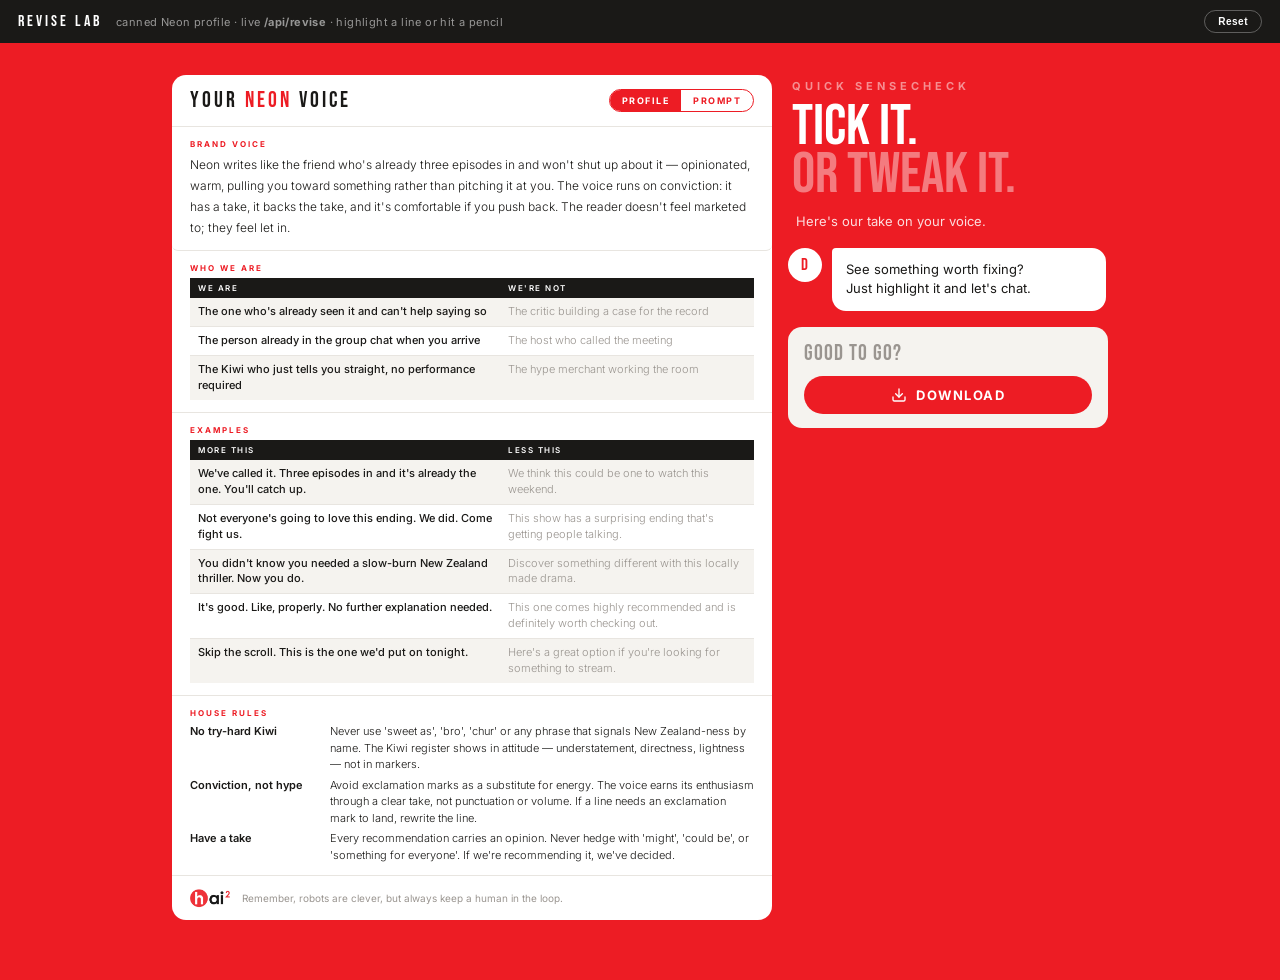
==== commit f4effcf4: "Add files via upload" ====
--- a/revise-lab.html
+++ b/revise-lab.html
@@ -27,13 +27,19 @@
 /* stage: artefact (left) + human rail (right) */
 .stage{display:flex;justify-content:center;align-items:flex-start;gap:16px;padding:32px 24px 60px;}
 .cardwrap{flex:0 1 600px;min-width:0;}
-.rail{flex:0 0 320px;position:sticky;top:24px;max-height:calc(100vh - 48px);display:flex;flex-direction:column;}
+.rail{flex:0 0 320px;position:sticky;top:24px;max-height:calc(100vh - 48px);display:flex;flex-direction:column;gap:16px;}
 
 /* profile card — the artefact, now button-free */
 .profile-zone{background:#fff;border-radius:var(--radius-lg);overflow:hidden;}
-.profile-header{padding:14px 18px;border-bottom:.5px solid var(--card-border);}
+.profile-header{display:flex;align-items:center;justify-content:space-between;gap:12px;padding:12px 18px;border-bottom:.5px solid var(--card-border);}
 .profile-title{font-family:'Bebas Neue',sans-serif;font-size:22px;letter-spacing:3px;color:var(--ink);}
 .profile-title span{color:var(--red);}
+/* card view toggle — screen chrome, stripped on PDF export ([data-noexport]) */
+.view-toggle{display:inline-flex;flex:0 0 auto;border:1px solid var(--red);border-radius:var(--radius-pill);overflow:hidden;}
+.vt{background:none;border:none;color:var(--red);font-size:9px;font-weight:700;letter-spacing:1.5px;text-transform:uppercase;padding:5px 12px;cursor:pointer;font-family:'Inter',sans-serif;transition:background .15s,color .15s;}
+.vt.active{background:var(--red);color:#fff;}
+.vt:not(.active):hover{background:rgba(237,28,36,.08);}
+.prompt-view{padding:20px 18px;font-family:ui-monospace,Menlo,monospace;font-size:11px;line-height:1.75;white-space:pre-wrap;color:#111;}
 .psec{padding:12px 18px;border-bottom:.5px solid var(--card-border);}
 .psec:last-of-type{border-bottom:none;}
 .plbl{font-size:8px;font-weight:700;color:var(--red);letter-spacing:2px;text-transform:uppercase;margin-bottom:5px;}
@@ -76,10 +82,26 @@
 .editable.preview{background:rgba(237,28,36,.05);box-shadow:inset 0 0 0 1px rgba(237,28,36,.4);}
 
 /* ── RAIL: idle (the human's resting column) ─────────────────── */
-.rail-idle{display:flex;flex-direction:column;gap:12px;overflow-y:auto;padding-right:2px;}
-.sensecheck{background:#fff;border-radius:var(--radius-lg);padding:16px 18px;}
-.sc-hed{font-family:'Bebas Neue',sans-serif;font-size:20px;letter-spacing:2px;color:var(--red);line-height:1;margin-bottom:8px;}
-.sc-body{font-size:12px;line-height:1.6;color:var(--ink);font-weight:300;}
+.rail-idle{display:flex;flex-direction:column;gap:16px;overflow-y:auto;padding-right:2px;}
+/* sensecheck hero — pulled onto the red, mirroring the welcome page */
+.sc-hero{padding:4px 4px 0;}
+.sc-eyebrow{font-size:11px;font-weight:700;letter-spacing:4px;text-transform:uppercase;color:rgba(255,255,255,.5);margin-bottom:10px;}
+.sc-hed{font-family:'Bebas Neue',sans-serif;font-size:58px;letter-spacing:0;line-height:.82;color:#fff;}
+.sc-hed .tweak{color:rgba(255,255,255,.42);}
+.sc-intro{font-size:13px;line-height:1.5;color:rgba(255,255,255,.85);font-weight:400;margin:14px 4px 0;}
+/* Dot, in a box below — mirrors the welcome bubble (avatar on red, white bubble) */
+.sc-dot{display:flex;gap:10px;align-items:flex-start;}
+.sc-dot-av{flex:0 0 auto;width:34px;height:34px;border-radius:50%;background:#fff;color:var(--red);display:flex;align-items:center;justify-content:center;font-family:'Bebas Neue';font-size:17px;letter-spacing:1px;}
+.sc-dot-bubble{flex:1;background:#fff;border-radius:14px;border-top-left-radius:4px;padding:12px 14px;font-size:13px;line-height:1.5;color:var(--ink);font-weight:400;}
+/* single download — takes both faces at once */
+/* persistent footer — the exit, always visible, even mid-tweak */
+.rail-foot{flex:0 0 auto;}
+.gtg{background:var(--card-bg);border-radius:var(--radius-lg);padding:16px 16px 14px;text-align:left;}
+.gtg-hed{font-family:'Bebas Neue',sans-serif;font-size:22px;letter-spacing:1px;line-height:1;color:var(--mid);margin-bottom:11px;}
+.dl-btn{display:flex;align-items:center;justify-content:center;gap:9px;width:100%;background:var(--red);color:#fff;border:none;border-radius:var(--radius-pill);padding:11px 18px;font-size:13px;font-weight:700;letter-spacing:1.5px;text-transform:uppercase;cursor:pointer;transition:background .15s;font-family:inherit;}
+.dl-btn:hover{background:var(--red-dark);}
+.dl-btn svg{width:16px;height:16px;}
+.dl-cap{font-size:10px;letter-spacing:2px;text-transform:uppercase;color:var(--mid);margin-top:9px;}
 .actions{display:flex;flex-direction:column;gap:8px;background:#fff;border-radius:var(--radius-lg);padding:14px 16px;}
 .act{display:flex;align-items:center;justify-content:center;gap:7px;width:100%;border-radius:var(--radius-pill);padding:9px 16px;font-size:11px;font-weight:600;cursor:pointer;transition:all .15s;border:none;}
 .act svg{width:14px;height:14px;flex-shrink:0;}
@@ -115,7 +137,7 @@
 .dp-x{margin-left:auto;background:none;border:none;color:var(--mid);font-size:18px;cursor:pointer;line-height:1;}
 .dp-x:hover{color:var(--ink);}
 .dp-body{flex:1;overflow-y:auto;padding:14px 16px;display:flex;flex-direction:column;gap:10px;}
-.msg{font-size:12px;line-height:1.6;max-width:88%;padding:9px 12px;border-radius:12px;font-weight:300;}
+.msg{font-size:12px;line-height:1.6;max-width:88%;padding:9px 12px;border-radius:12px;font-weight:300;white-space:pre-line;}
 .msg.dot{background:var(--card-bg);color:var(--ink);align-self:flex-start;border-bottom-left-radius:3px;}
 .msg.dot.pb{background:#fff;outline:1px solid var(--red);}
 .msg.me{background:var(--ink);color:#fff;align-self:flex-end;border-bottom-right-radius:3px;}
@@ -166,6 +188,7 @@
   <div class="cardwrap"><div class="profile-zone" id="profileZone"></div></div>
 
   <div class="rail" id="rail">
+    <div class="rail-head" id="railHead"></div>
     <div class="rail-idle" id="railIdle"></div>
     <div class="rail-chat" id="railChat">
       <div class="dp-head">
@@ -175,10 +198,11 @@
       </div>
       <div class="dp-body" id="dpBody"></div>
       <div class="dp-foot">
-        <input class="dp-input" id="dpInput" placeholder="Tell Dot what's off…" onkeydown="if(event.key==='Enter')sendFeedback()">
+        <input class="dp-input" id="dpInput" placeholder="Tell Dot what to tweak…" onkeydown="if(event.key==='Enter')sendFeedback()">
         <button class="dp-send" onclick="sendFeedback()">Send</button>
       </div>
     </div>
+    <div class="rail-foot" id="railFoot"></div>
   </div>
 </div>
 
@@ -191,14 +215,14 @@
 
 <script>
 const OPENERS = {
-  brand:      p => `This is your Brand — the whole voice in a paragraph. What's not sitting right?`,
-  brandHi:    (p,h) => `You've marked “${h}” in your Brand. What's off about it?`,
-  behaviours: (p,i) => `This is a Who-we-are pair — “${p.behaviours[i].we}” against “${p.behaviours[i].not}”. What would you change?`,
-  behavioursHi:(p,i,h) => `You've marked “${h}”. What's off about it?`,
-  examples:   (p,i) => `This is a More / Less example. What's not landing?`,
-  examplesHi: (p,i,h) => `You've marked “${h}”. What's off about it?`,
-  houseRules: (p,i) => `This is your “${p.houseRules[i].key}” rule. What's off?`,
-  houseRulesHi:(p,i,h) => `You've marked “${h}” in the “${p.houseRules[i].key}” rule. What's off about it?`,
+  brand:      p => `This is your Brand — the whole voice in a paragraph.\n\nWhat do you want to tweak?`,
+  brandHi:    (p,h) => `You've highlighted “${h}” in your Brand.\n\nWhat do you want to tweak?`,
+  behaviours: (p,i) => `This is a Who-we-are pair — “${p.behaviours[i].we}” against “${p.behaviours[i].not}”.\n\nWhat do you want to tweak?`,
+  behavioursHi:(p,i,h) => `You've highlighted “${h}”.\n\nWhat do you want to tweak?`,
+  examples:   (p,i) => `This is a More / Less example.\n\nWhat do you want to tweak?`,
+  examplesHi: (p,i,h) => `You've highlighted “${h}”.\n\nWhat do you want to tweak?`,
+  houseRules: (p,i) => `This is your “${p.houseRules[i].key}” rule.\n\nWhat do you want to tweak?`,
+  houseRulesHi:(p,i,h) => `You've highlighted “${h}” in the “${p.houseRules[i].key}” rule.\n\nWhat do you want to tweak?`,
 };
 
 const SEED = {
@@ -228,11 +252,13 @@
 let history = [];
 let currentProposal = null;
 let tweaks = [];          // in-session tweak log: {label, why, before, after}
+let view = 'profile';     // card face: 'profile' (pretty) | 'prompt' (raw)
 
 const esc = s => (s||'').replace(/&/g,'&amp;').replace(/</g,'&lt;').replace(/>/g,'&gt;');
 const PENCIL = `<svg viewBox="0 0 24 24" fill="none" stroke="currentColor" stroke-width="2" stroke-linecap="round" stroke-linejoin="round"><path d="M12 20h9"/><path d="M16.5 3.5a2.12 2.12 0 0 1 3 3L7 19l-4 1 1-4Z"/></svg>`;
 const SVG_PDF = `<svg viewBox="0 0 24 24" fill="none" stroke="currentColor" stroke-width="2" stroke-linecap="round" stroke-linejoin="round"><path d="M14 2H6a2 2 0 0 0-2 2v16a2 2 0 0 0 2 2h12a2 2 0 0 0 2-2V8z"/><polyline points="14 2 14 8 20 8"/></svg>`;
 const SVG_PROMPT = `<svg viewBox="0 0 24 24" fill="none" stroke="currentColor" stroke-width="2" stroke-linecap="round" stroke-linejoin="round"><polyline points="4 17 10 11 4 5"/><line x1="12" y1="19" x2="20" y2="19"/></svg>`;
+const SVG_DL = `<svg viewBox="0 0 24 24" fill="none" stroke="currentColor" stroke-width="2" stroke-linecap="round" stroke-linejoin="round"><path d="M21 15v4a2 2 0 0 1-2 2H5a2 2 0 0 1-2-2v-4"/><polyline points="7 10 12 15 17 10"/><line x1="12" y1="15" x2="12" y2="3"/></svg>`;
 
 function diffWords(oldS, newS){
   const tok = s => (s||'').split(/(\s+)/);
@@ -253,7 +279,20 @@
 /* ── the artefact (card), now button-free ─────────────────────── */
 function render(){
   const p = profileData, bn = p.brandName || 'Brand';
-  let h = `<div class="profile-header"><div class="profile-title">YOUR <span>${esc(bn.toUpperCase())}</span> VOICE</div></div>`;
+  const titleWord = view==='prompt' ? 'PROMPT' : 'VOICE';
+  let h = `<div class="profile-header">
+    <div class="profile-title">YOUR <span>${esc(bn.toUpperCase())}</span> ${titleWord}</div>
+    <div class="view-toggle" data-noexport>
+      <button class="vt ${view==='profile'?'active':''}" onclick="setView('profile')">Profile</button>
+      <button class="vt ${view==='prompt'?'active':''}" onclick="setView('prompt')">Prompt</button>
+    </div>
+  </div>`;
+
+  if(view==='prompt'){
+    h += `<div class="prompt-view">${esc(buildPromptMd())}</div>`;
+    document.getElementById('profileZone').innerHTML = h;
+    return;
+  }
 
   h += `<div class="psec editable" data-section="brand" data-index="0">
     <button class="pencil" title="Tweak">${PENCIL}</button>
@@ -289,11 +328,20 @@
   refreshPrompt();
 }
 
-/* ── the human rail, at rest ──────────────────────────────────── */
+/* ── the hero — persistent, stays put while Dot grows ─────────── */
+function renderHead(){
+  document.getElementById('railHead').innerHTML = `<div class="sc-hero">
+      <div class="sc-eyebrow">Quick sensecheck</div>
+      <div class="sc-hed">Tick it.<br><span class="tweak">Or tweak it.</span></div>
+      <div class="sc-intro">Here's our take on your voice.</div>
+    </div>`;
+}
+
+/* ── Dot's section, at rest (becomes the chat when live) ──────── */
 function renderRail(){
-  let h = `<div class="sensecheck">
-      <div class="sc-hed">Tick it or tweak it</div>
-      <div class="sc-body">Anything sound out of place? Highlight it and Dot'll help you sharpen it. Happy as is? You're done.</div>
+  let h = `<div class="sc-dot">
+      <div class="sc-dot-av">D</div>
+      <div class="sc-dot-bubble">See something worth fixing?<br>Just highlight it and let's chat.</div>
     </div>`;
 
   if(tweaks.length){
@@ -307,13 +355,15 @@
         `</div></div>`;
   }
 
-  h += `<div class="actions">
-      <button class="act ghost" onclick="downloadStub('PDF')">${SVG_PDF} PDF</button>
-      <button class="act solid" onclick="togglePrompt()">${SVG_PROMPT} Prompt</button>
-      <button class="act disabled" onclick="toast('Save lands in v2')">Save <span class="soon">soon</span></button>
+  document.getElementById('railIdle').innerHTML = h;
+}
+
+/* the exit — persistent footer, survives the chat */
+function renderFoot(){
+  document.getElementById('railFoot').innerHTML = `<div class="gtg">
+      <div class="gtg-hed">Good to go?</div>
+      <button class="dl-btn" onclick="downloadStub('PDF + prompt')">${SVG_DL} Download</button>
     </div>`;
-
-  document.getElementById('railIdle').innerHTML = h;
 }
 function downloadStub(kind){ toast(kind+' export lives in the real app'); }
 
@@ -328,7 +378,6 @@
   return el.contains(node) ? txt : '';
 }
 document.addEventListener('mouseup', ()=>{
-  if(active) return;
   const sel = window.getSelection();
   if(!sel || sel.isCollapsed) return;
   const txt = sel.toString().trim();
@@ -336,7 +385,10 @@
   const anc = sel.getRangeAt(0).commonAncestorContainer;
   const node = anc.nodeType === 3 ? anc.parentElement : anc;
   const el = node && node.closest ? node.closest('.editable') : null;
-  if(el){ open(el.dataset.section, +el.dataset.index, txt); }
+  if(!el) return;
+  // ignore re-selecting the exact same block + highlight; otherwise replace
+  if(active && active.section===el.dataset.section && active.index===+el.dataset.index && active.highlight===txt) return;
+  open(el.dataset.section, +el.dataset.index, txt);
 });
 function litHighlight(section, index, hl){
   if(!hl) return;
@@ -353,6 +405,7 @@
 function blockEl(section,index){ return document.querySelector(`.editable[data-section="${section}"][data-index="${index}"]`); }
 
 function open(section, index, highlight){
+  if(active){ const prev = active; active = null; restoreBlock(prev.section, prev.index); }
   clearActive();
   active = { section, index, highlight: highlight||'', lastReason:'' };
   history = []; currentProposal = null;
@@ -515,11 +568,12 @@
   if(t) t.textContent = `YOUR ${(profileData.brandName||'BRAND').toUpperCase()} PROMPT`;
 }
 function togglePrompt(){ document.getElementById('promptDrawer').classList.toggle('open'); refreshPrompt(); }
+function setView(v){ if(view===v) return; view=v; active=null; document.getElementById('stage').classList.remove('editing'); render(); }
 function pulsePrompt(){ refreshPrompt(); }
 function toast(msg){ const t=document.getElementById('toast'); t.textContent=msg; t.classList.add('show'); setTimeout(()=>t.classList.remove('show'),1700); }
 function resetProfile(){ profileData = JSON.parse(JSON.stringify(SEED)); active=null; tweaks=[]; document.getElementById('stage').classList.remove('editing'); render(); renderRail(); toast('Profile reset'); }
 
-render(); renderRail();
+render(); renderRail(); renderHead(); renderFoot();
 </script>
 </body>
 </html>
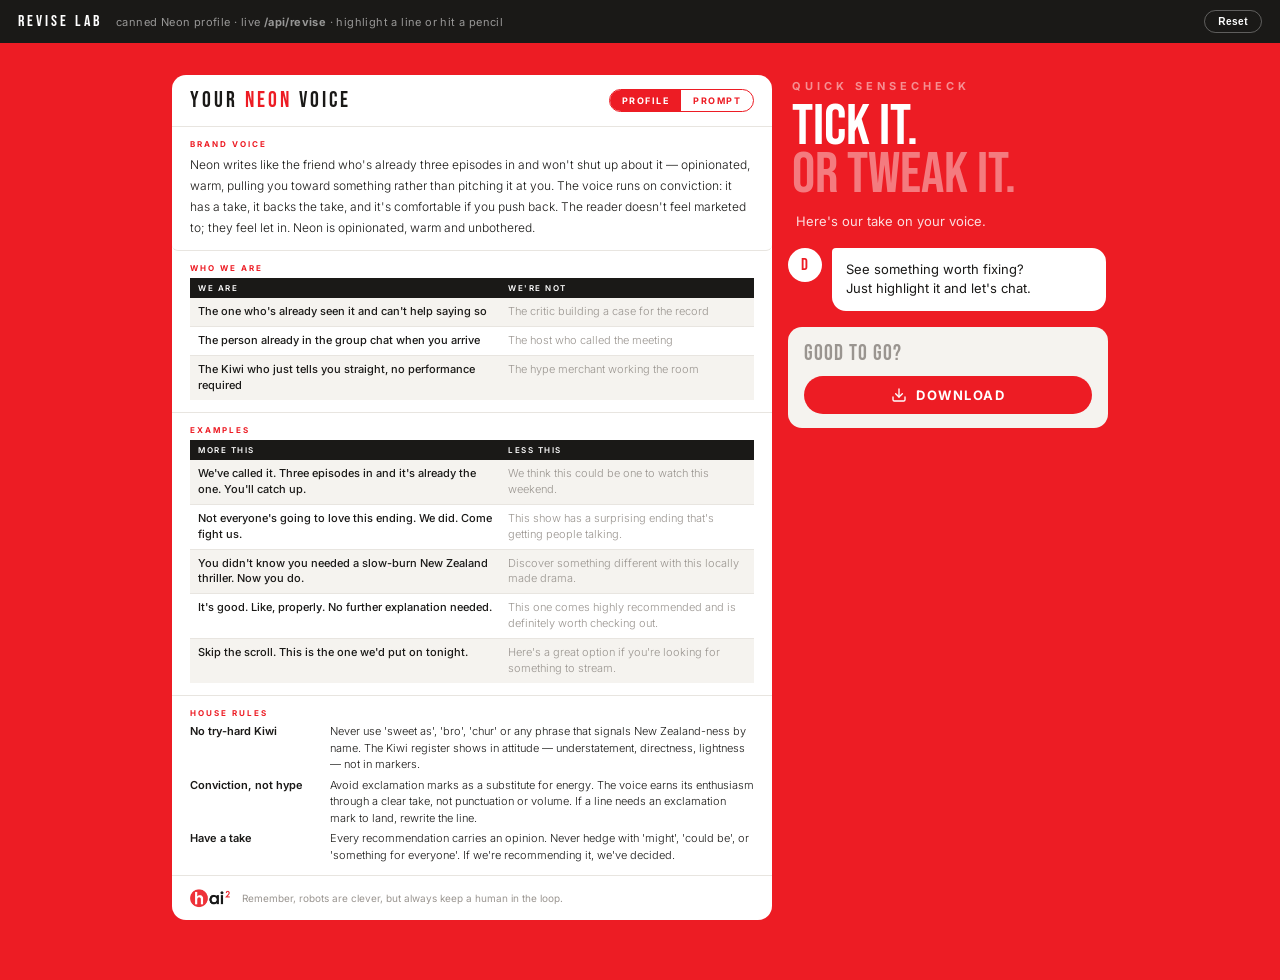
==== commit ee2fe4d3: "Add files via upload" ====
--- a/revise-lab.html
+++ b/revise-lab.html
@@ -227,6 +227,7 @@
 
 const SEED = {
   brandName: "Neon",
+  descriptors: ["Opinionated", "Warm", "Unbothered"],
   brand: "Neon writes like the friend who's already three episodes in and won't shut up about it — opinionated, warm, pulling you toward something rather than pitching it at you. The voice runs on conviction: it has a take, it backs the take, and it's comfortable if you push back. The reader doesn't feel marketed to; they feel let in.",
   behaviours: [
     { we: "The one who's already seen it and can't help saying so", not: "The critic building a case for the record" },
@@ -294,9 +295,16 @@
     return;
   }
 
+  let threeW = '';
+  if(p.descriptors && p.descriptors.length){
+    const ws = p.descriptors.map(w=>esc(w.toLowerCase()));
+    const list = ws.length>1 ? ws.slice(0,-1).join(', ')+' and '+ws[ws.length-1] : ws[0];
+    threeW = ` ${esc(bn)} is ${list}.`;
+  }
   h += `<div class="psec editable" data-section="brand" data-index="0">
     <button class="pencil" title="Tweak">${PENCIL}</button>
-    <div class="plbl">Brand Voice</div><div class="pbody" data-text data-field="brand">${esc(p.brand)}</div></div>`;
+    <div class="plbl">Brand Voice</div>
+    <div class="pbody"><span data-text data-field="brand">${esc(p.brand)}</span>${threeW}</div></div>`;
 
   h += `<div class="psec"><div class="plbl">Who we are</div><table class="ptable">
     <tr><th>We are</th><th>We're not</th></tr>` +
@@ -555,7 +563,9 @@
 /* ── second render: the prompt ────────────────────────────────── */
 function buildPromptMd(){
   const p = profileData, bn = p.brandName || 'this brand';
-  let md = `You are an experienced copywriter crafting communications for **${bn}**. Your job is to write in their exact voice — not approximately, exactly.\n\n---\n\n`;
+  let md = `You are crafting communications for **${bn}**. Your job is to write in their voice.`;
+  if(p.descriptors && p.descriptors.length) md += ` Think, ${p.descriptors.join(', ')}.`;
+  md += `\n\n---\n\n`;
   md += `## Brand\n\n${p.brand}\n\n`;
   md += `## Who we are\n\n${p.behaviours.map(b=>`- **Are:** ${b.we}\n  **Are not:** ${b.not}`).join('\n')}\n\n`;
   md += `## Write more like this\n\n${p.examples.map(e=>`- ✓ ${e.more}\n  ✗ ${e.less}`).join('\n')}\n\n`;
